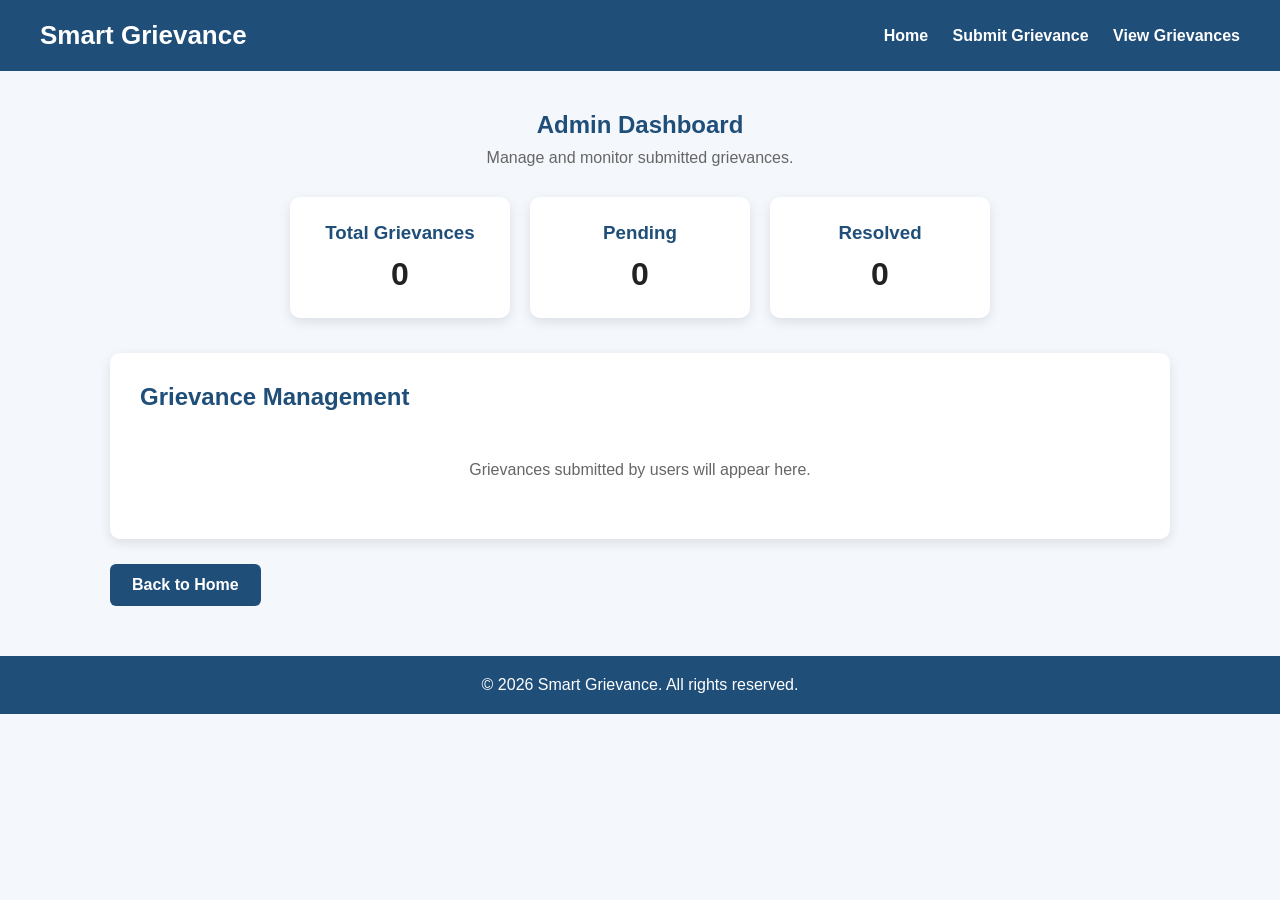
==== src/main/resources/static/admin.html @ 3a040d44 "Complete frontend pages" ====
<!DOCTYPE html>
<html lang="en">

<head>
    <meta charset="UTF-8">
    <meta name="viewport" content="width=device-width, initial-scale=1.0">

    <title>Admin Dashboard - Smart Grievance</title>

    <style>
        * {
            box-sizing: border-box;
            margin: 0;
            padding: 0;
            font-family: Arial, sans-serif;
        }

        body {
            min-height: 100vh;
            background: #f4f7fb;
            color: #222;
        }

        header {
            background: #1f4e79;
            color: white;
            padding: 20px 40px;
            display: flex;
            justify-content: space-between;
            align-items: center;
        }

        header h1 {
            font-size: 26px;
        }

        nav a {
            color: white;
            text-decoration: none;
            margin-left: 20px;
            font-weight: bold;
        }

        nav a:hover {
            text-decoration: underline;
        }

        .container {
            max-width: 1100px;
            margin: 40px auto;
            padding: 0 20px;
        }

        .welcome {
            text-align: center;
            margin-bottom: 30px;
        }

        .welcome h2 {
            color: #1f4e79;
            margin-bottom: 10px;
        }

        .welcome p {
            color: #666;
        }

        .stats {
            display: flex;
            justify-content: center;
            gap: 20px;
            flex-wrap: wrap;
            margin-bottom: 35px;
        }

        .card {
            background: white;
            width: 220px;
            padding: 25px;
            text-align: center;
            border-radius: 10px;
            box-shadow: 0 4px 12px rgba(0, 0, 0, 0.1);
        }

        .card h3 {
            color: #1f4e79;
            margin-bottom: 12px;
        }

        .number {
            font-size: 32px;
            font-weight: bold;
        }

        .grievances {
            background: white;
            padding: 30px;
            border-radius: 10px;
            box-shadow: 0 4px 12px rgba(0, 0, 0, 0.1);
        }

        .grievances h2 {
            color: #1f4e79;
            margin-bottom: 20px;
        }

        .message {
            text-align: center;
            color: #666;
            padding: 30px;
        }

        .back-btn {
            display: inline-block;
            margin-top: 25px;
            padding: 12px 22px;
            background: #1f4e79;
            color: white;
            text-decoration: none;
            border-radius: 6px;
            font-weight: bold;
        }

        .back-btn:hover {
            background: #163a5c;
        }

        footer {
            margin-top: 50px;
            padding: 20px;
            background: #1f4e79;
            color: white;
            text-align: center;
        }

        @media (max-width: 600px) {
            header {
                flex-direction: column;
                gap: 15px;
                padding: 20px;
            }

            nav a {
                margin: 0 7px;
                font-size: 14px;
            }

            .container {
                margin-top: 25px;
            }
        }
    </style>
</head>

<body>

    <header>

        <h1>Smart Grievance</h1>

        <nav>
            <a href="index.html">Home</a>
            <a href="submit.html">Submit Grievance</a>
            <a href="view-grievances.html">View Grievances</a>
        </nav>

    </header>


    <div class="container">

        <div class="welcome">

            <h2>Admin Dashboard</h2>

            <p>
                Manage and monitor submitted grievances.
            </p>

        </div>


        <div class="stats">

            <div class="card">

                <h3>Total Grievances</h3>

                <div class="number">0</div>

            </div>


            <div class="card">

                <h3>Pending</h3>

                <div class="number">0</div>

            </div>


            <div class="card">

                <h3>Resolved</h3>

                <div class="number">0</div>

            </div>

        </div>


        <div class="grievances">

            <h2>Grievance Management</h2>

            <div class="message">
                Grievances submitted by users will appear here.
            </div>

        </div>


        <a href="index.html" class="back-btn">
            Back to Home
        </a>

    </div>


    <footer>

        <p>&copy; 2026 Smart Grievance. All rights reserved.</p>

    </footer>

</body>

</html>
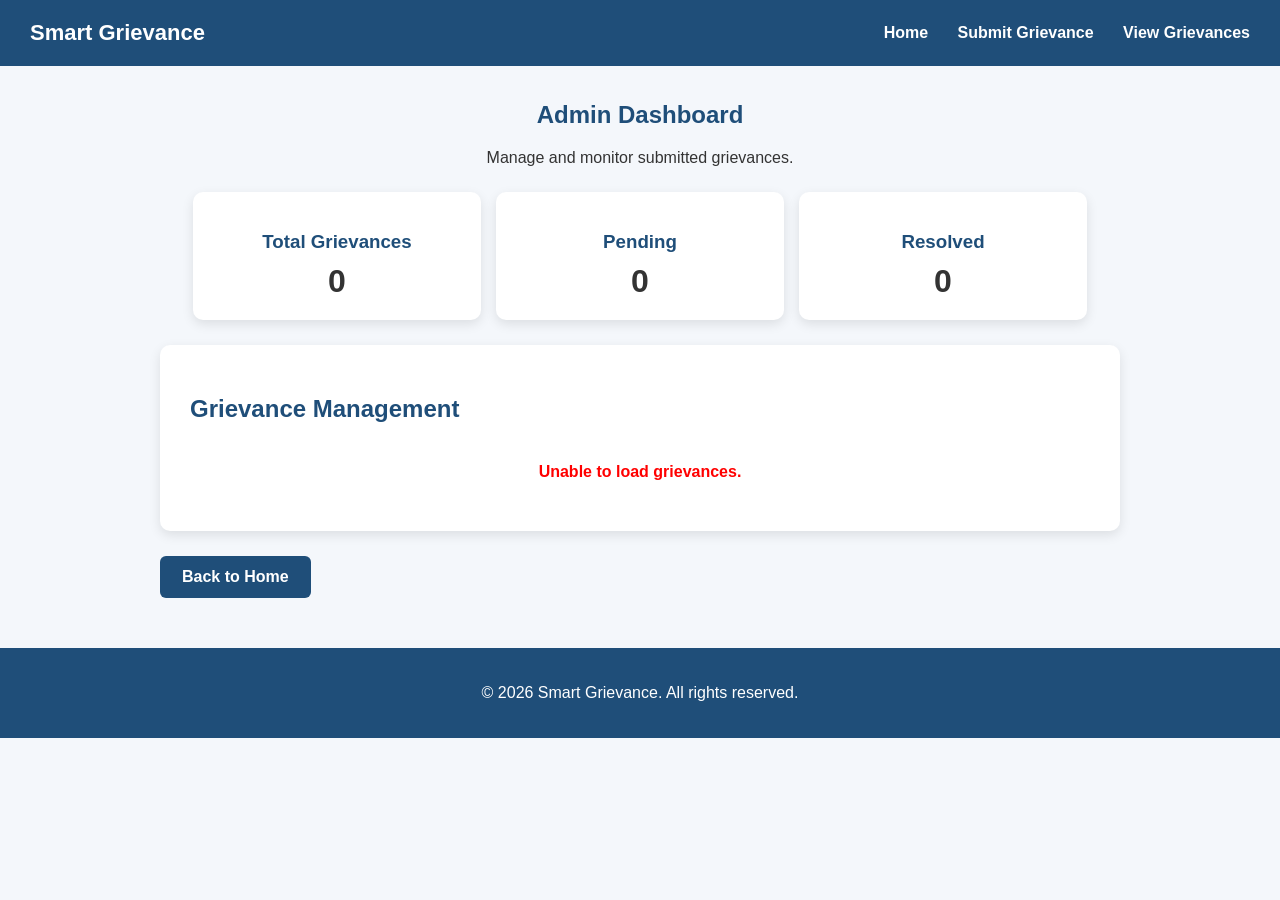
==== commit b6758063: "Merge frontend with database" ====
--- a/src/main/resources/static/admin.html
+++ b/src/main/resources/static/admin.html
@@ -10,34 +10,33 @@
     <style>
         * {
             box-sizing: border-box;
+        }
+
+        body {
             margin: 0;
-            padding: 0;
             font-family: Arial, sans-serif;
-        }
-
-        body {
-            min-height: 100vh;
             background: #f4f7fb;
-            color: #222;
+            color: #333;
         }
 
         header {
             background: #1f4e79;
             color: white;
-            padding: 20px 40px;
+            padding: 20px 30px;
             display: flex;
             justify-content: space-between;
             align-items: center;
         }
 
         header h1 {
-            font-size: 26px;
+            margin: 0;
+            font-size: 22px;
         }
 
         nav a {
             color: white;
             text-decoration: none;
-            margin-left: 20px;
+            margin-left: 25px;
             font-weight: bold;
         }
 
@@ -46,37 +45,31 @@
         }
 
         .container {
-            max-width: 1100px;
-            margin: 40px auto;
+            max-width: 1000px;
+            margin: 35px auto;
             padding: 0 20px;
         }
 
         .welcome {
             text-align: center;
-            margin-bottom: 30px;
+            margin-bottom: 25px;
         }
 
         .welcome h2 {
             color: #1f4e79;
-            margin-bottom: 10px;
-        }
-
-        .welcome p {
-            color: #666;
         }
 
         .stats {
             display: flex;
+            gap: 15px;
             justify-content: center;
-            gap: 20px;
-            flex-wrap: wrap;
-            margin-bottom: 35px;
+            margin-bottom: 25px;
         }
 
         .card {
             background: white;
-            width: 220px;
-            padding: 25px;
+            width: 30%;
+            padding: 20px;
             text-align: center;
             border-radius: 10px;
             box-shadow: 0 4px 12px rgba(0, 0, 0, 0.1);
@@ -84,7 +77,7 @@
 
         .card h3 {
             color: #1f4e79;
-            margin-bottom: 12px;
+            margin-bottom: 10px;
         }
 
         .number {
@@ -104,10 +97,64 @@
             margin-bottom: 20px;
         }
 
+        .grievance-card {
+            border: 1px solid #ddd;
+            border-radius: 8px;
+            padding: 18px;
+            margin-bottom: 15px;
+        }
+
+        .grievance-card h3 {
+            color: #1f4e79;
+            margin-top: 0;
+        }
+
+        .grievance-card p {
+            margin: 7px 0;
+        }
+
+        .status-control {
+            margin-top: 15px;
+            display: flex;
+            align-items: center;
+            gap: 10px;
+            flex-wrap: wrap;
+        }
+
+        .status-control select {
+            padding: 8px;
+            border: 1px solid #ccc;
+            border-radius: 5px;
+        }
+
+        .update-btn {
+            padding: 8px 15px;
+            background: #1f4e79;
+            color: white;
+            border: none;
+            border-radius: 5px;
+            cursor: pointer;
+            font-weight: bold;
+        }
+
+        .update-btn:hover {
+            background: #163a5c;
+        }
+
         .message {
             text-align: center;
             color: #666;
-            padding: 30px;
+            padding: 20px;
+        }
+
+        .success {
+            color: green;
+            font-weight: bold;
+        }
+
+        .error {
+            color: red;
+            font-weight: bold;
         }
 
         .back-btn {
@@ -137,7 +184,6 @@
             header {
                 flex-direction: column;
                 gap: 15px;
-                padding: 20px;
             }
 
             nav a {
@@ -145,8 +191,12 @@
                 font-size: 14px;
             }
 
-            .container {
-                margin-top: 25px;
+            .stats {
+                flex-direction: column;
+            }
+
+            .card {
+                width: 100%;
             }
         }
     </style>
@@ -166,7 +216,6 @@
 
     </header>
 
-
     <div class="container">
 
         <div class="welcome">
@@ -179,48 +228,36 @@
 
         </div>
 
-
         <div class="stats">
 
             <div class="card">
-
                 <h3>Total Grievances</h3>
-
-                <div class="number">0</div>
-
+                <div class="number" id="totalCount">0</div>
             </div>
 
-
             <div class="card">
-
                 <h3>Pending</h3>
-
-                <div class="number">0</div>
-
+                <div class="number" id="pendingCount">0</div>
             </div>
 
-
             <div class="card">
-
                 <h3>Resolved</h3>
-
-                <div class="number">0</div>
-
+                <div class="number" id="resolvedCount">0</div>
             </div>
 
         </div>
 
-
         <div class="grievances">
 
             <h2>Grievance Management</h2>
 
-            <div class="message">
-                Grievances submitted by users will appear here.
+            <div id="message" class="message">
+                Loading grievances...
             </div>
 
+            <div id="grievanceList"></div>
+
         </div>
-
 
         <a href="index.html" class="back-btn">
             Back to Home
@@ -228,13 +265,221 @@
 
     </div>
 
-
     <footer>
 
         <p>&copy; 2026 Smart Grievance. All rights reserved.</p>
 
     </footer>
 
+    <script>
+
+        let grievances = [];
+
+        // Load grievances from backend
+        function loadGrievances() {
+
+            fetch("/grievances")
+
+                .then(response => {
+
+                    if (!response.ok) {
+                        throw new Error("Failed to load grievances");
+                    }
+
+                    return response.json();
+                })
+
+                .then(data => {
+
+                    grievances = data;
+
+                    updateStatistics();
+
+                    displayGrievances();
+
+                })
+
+                .catch(error => {
+
+                    console.error(error);
+
+                    document.getElementById("message").textContent =
+                        "Unable to load grievances.";
+
+                    document.getElementById("message").className =
+                        "message error";
+
+                });
+        }
+
+
+        // Update dashboard numbers
+        function updateStatistics() {
+
+            const total = grievances.length;
+
+            const pending = grievances.filter(
+                g => g.status === "Pending"
+            ).length;
+
+            const resolved = grievances.filter(
+                g => g.status === "Resolved"
+            ).length;
+
+            document.getElementById("totalCount").textContent = total;
+
+            document.getElementById("pendingCount").textContent = pending;
+
+            document.getElementById("resolvedCount").textContent = resolved;
+        }
+
+
+        // Display grievances
+        function displayGrievances() {
+
+            const list = document.getElementById("grievanceList");
+
+            list.innerHTML = "";
+
+            document.getElementById("message").textContent = "";
+
+            if (grievances.length === 0) {
+
+                document.getElementById("message").textContent =
+                    "No grievances found.";
+
+                return;
+            }
+
+            grievances.forEach(g => {
+
+                const card = document.createElement("div");
+
+                card.className = "grievance-card";
+
+                card.innerHTML = `
+
+                    <h3>Grievance #${g.id}</h3>
+
+                    <p>
+                        <strong>Name:</strong>
+                        ${g.name || "N/A"}
+                    </p>
+
+                    <p>
+                        <strong>Email:</strong>
+                        ${g.email || "N/A"}
+                    </p>
+
+                    <p>
+                        <strong>Location:</strong>
+                        ${g.location || "N/A"}
+                    </p>
+
+                    <p>
+                        <strong>Grievance:</strong>
+                        ${g.grievance || "N/A"}
+                    </p>
+
+                    <p>
+                        <strong>Priority:</strong>
+                        ${g.priority || "N/A"}
+                    </p>
+
+                    <p>
+                        <strong>Status:</strong>
+                        ${g.status || "N/A"}
+                    </p>
+
+                    <p>
+                        <strong>Deadline:</strong>
+                        ${g.deadline || "N/A"}
+                    </p>
+
+                    <div class="status-control">
+
+                        <label>
+                            <strong>Change Status:</strong>
+                        </label>
+
+                        <select id="status-${g.id}">
+
+                            <option value="Pending"
+                                ${g.status === "Pending" ? "selected" : ""}>
+                                Pending
+                            </option>
+
+                            <option value="In Progress"
+                                ${g.status === "In Progress" ? "selected" : ""}>
+                                In Progress
+                            </option>
+
+                            <option value="Resolved"
+                                ${g.status === "Resolved" ? "selected" : ""}>
+                                Resolved
+                            </option>
+
+                        </select>
+
+                        <button
+                            class="update-btn"
+                            onclick="updateStatus(${g.id})">
+                            Update
+                        </button>
+
+                    </div>
+                `;
+
+                list.appendChild(card);
+            });
+        }
+
+
+        // Update grievance status
+        function updateStatus(id) {
+
+            const selectedStatus =
+                document.getElementById(`status-${id}`).value;
+
+            fetch(
+                `/grievances/${id}/status?status=${encodeURIComponent(selectedStatus)}`,
+                {
+                    method: "PUT"
+                }
+            )
+
+            .then(response => {
+
+                if (!response.ok) {
+                    throw new Error("Failed to update status");
+                }
+
+                return response.text();
+            })
+
+            .then(message => {
+
+                alert(message);
+
+                // Reload data from backend
+                loadGrievances();
+
+            })
+
+            .catch(error => {
+
+                console.error(error);
+
+                alert("Unable to update grievance status.");
+            });
+        }
+
+
+        // Load data when page opens
+        window.onload = loadGrievances;
+
+    </script>
+
 </body>
 
 </html>
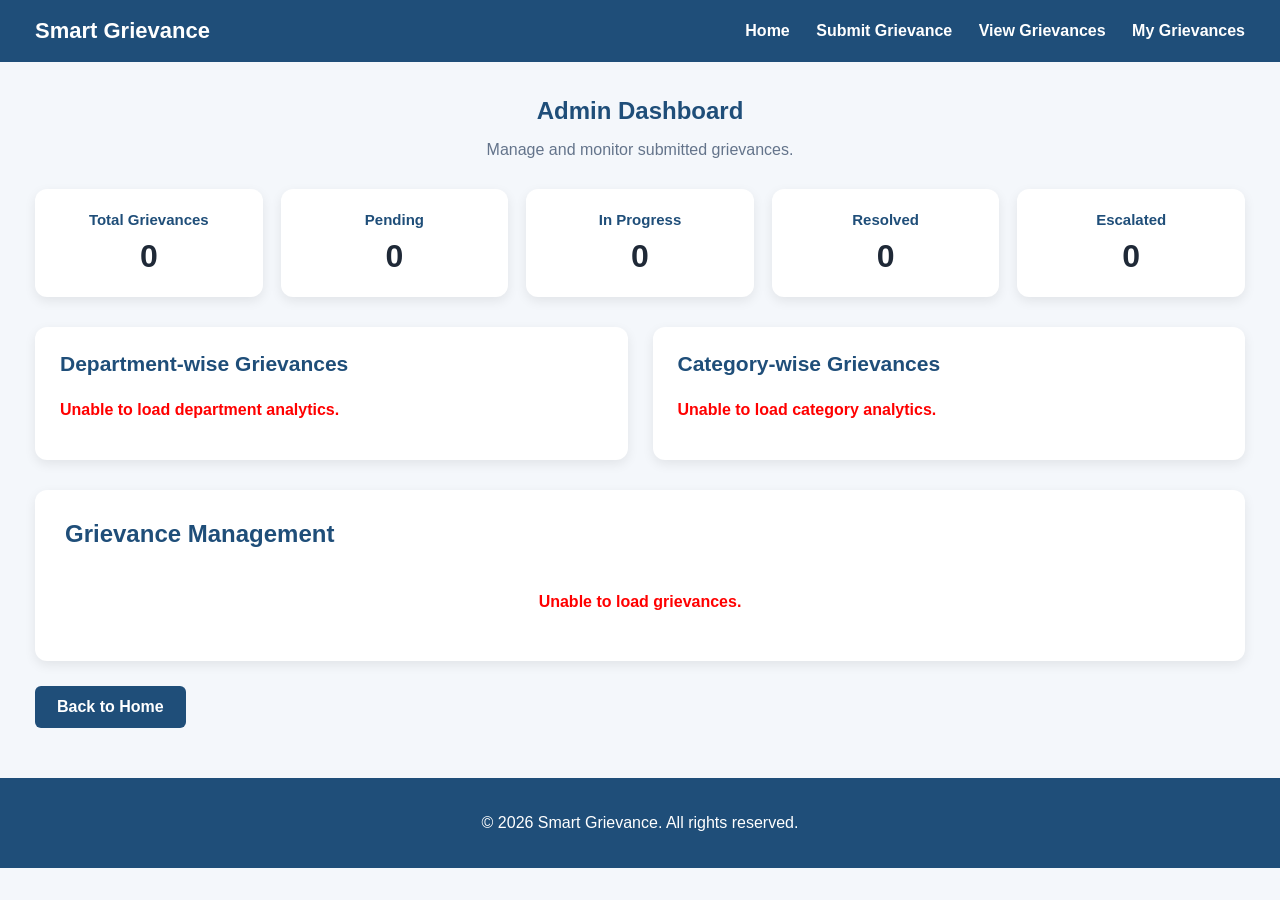
==== commit 6dbefe0b: "Merge admin analytics with grievance management" ====
--- a/src/main/resources/static/admin.html
+++ b/src/main/resources/static/admin.html
@@ -2,6 +2,7 @@
 <html lang="en">
 
 <head>
+
     <meta charset="UTF-8">
     <meta name="viewport" content="width=device-width, initial-scale=1.0">
 
@@ -11,124 +12,213 @@
         * {
             box-sizing: border-box;
         }
-
+        
         body {
             margin: 0;
             font-family: Arial, sans-serif;
             background: #f4f7fb;
-            color: #333;
-        }
-
+            color: #1f2937;
+        }
+        
         header {
             background: #1f4e79;
             color: white;
-            padding: 20px 30px;
+            padding: 18px 35px;
             display: flex;
             justify-content: space-between;
             align-items: center;
         }
-
+        
         header h1 {
             margin: 0;
             font-size: 22px;
         }
-
+        
         nav a {
             color: white;
             text-decoration: none;
-            margin-left: 25px;
+            margin-left: 22px;
             font-weight: bold;
         }
-
+        
         nav a:hover {
             text-decoration: underline;
         }
-
+        
         .container {
-            max-width: 1000px;
+            max-width: 1250px;
             margin: 35px auto;
             padding: 0 20px;
         }
-
+        
         .welcome {
             text-align: center;
-            margin-bottom: 25px;
-        }
-
+            margin-bottom: 30px;
+        }
+        
         .welcome h2 {
             color: #1f4e79;
-        }
-
+            margin-bottom: 8px;
+        }
+        
+        .welcome p {
+            color: #64748b;
+        }
+        /* ================= STATISTICS ================= */
+        
         .stats {
-            display: flex;
-            gap: 15px;
-            justify-content: center;
-            margin-bottom: 25px;
-        }
-
+            display: grid;
+            grid-template-columns: repeat(5, 1fr);
+            gap: 18px;
+            margin-bottom: 30px;
+        }
+        
         .card {
             background: white;
-            width: 30%;
-            padding: 20px;
+            padding: 22px;
             text-align: center;
-            border-radius: 10px;
-            box-shadow: 0 4px 12px rgba(0, 0, 0, 0.1);
-        }
-
+            border-radius: 12px;
+            box-shadow: 0 4px 12px rgba(0, 0, 0, 0.08);
+        }
+        
         .card h3 {
             color: #1f4e79;
-            margin-bottom: 10px;
-        }
-
+            margin: 0 0 10px;
+            font-size: 15px;
+        }
+        
         .number {
             font-size: 32px;
             font-weight: bold;
         }
-
+        /* ================= ANALYTICS ================= */
+        
+        .analytics-grid {
+            display: grid;
+            grid-template-columns: repeat(2, 1fr);
+            gap: 25px;
+            margin-bottom: 30px;
+        }
+        
+        .analytics-card {
+            background: white;
+            padding: 25px;
+            border-radius: 12px;
+            box-shadow: 0 4px 12px rgba(0, 0, 0, 0.08);
+        }
+        
+        .analytics-card h2 {
+            color: #1f4e79;
+            margin-top: 0;
+            margin-bottom: 25px;
+            font-size: 21px;
+        }
+        
+        .bar-item {
+            margin-bottom: 20px;
+        }
+        
+        .bar-header {
+            display: flex;
+            justify-content: space-between;
+            gap: 15px;
+            margin-bottom: 7px;
+            font-size: 14px;
+        }
+        
+        .bar-label {
+            font-weight: bold;
+        }
+        
+        .bar-count {
+            font-weight: bold;
+            color: #64748b;
+        }
+        
+        .bar-background {
+            width: 100%;
+            height: 12px;
+            background: #e2e8f0;
+            border-radius: 20px;
+            overflow: hidden;
+        }
+        
+        .bar-fill {
+            height: 100%;
+            background: #2563eb;
+            border-radius: 20px;
+            transition: width 0.5s ease;
+        }
+        /* ================= MANAGEMENT ================= */
+        
         .grievances {
             background: white;
             padding: 30px;
-            border-radius: 10px;
-            box-shadow: 0 4px 12px rgba(0, 0, 0, 0.1);
-        }
-
+            border-radius: 12px;
+            box-shadow: 0 4px 12px rgba(0, 0, 0, 0.08);
+        }
+        
         .grievances h2 {
             color: #1f4e79;
-            margin-bottom: 20px;
-        }
-
+            margin-top: 0;
+            margin-bottom: 25px;
+        }
+        
         .grievance-card {
             border: 1px solid #ddd;
-            border-radius: 8px;
-            padding: 18px;
-            margin-bottom: 15px;
-        }
-
+            border-radius: 10px;
+            padding: 20px;
+            margin-bottom: 18px;
+        }
+        
         .grievance-card h3 {
             color: #1f4e79;
             margin-top: 0;
         }
-
+        
         .grievance-card p {
             margin: 7px 0;
         }
-
+        
+        .details-grid {
+            display: grid;
+            grid-template-columns: repeat(2, 1fr);
+            gap: 10px;
+            margin-top: 15px;
+        }
+        
+        .detail {
+            background: #f8fafc;
+            padding: 10px;
+            border-radius: 7px;
+        }
+        
+        .detail-label {
+            color: #64748b;
+            font-size: 12px;
+            margin-bottom: 4px;
+        }
+        
+        .detail-value {
+            font-weight: bold;
+        }
+        
         .status-control {
-            margin-top: 15px;
+            margin-top: 18px;
             display: flex;
             align-items: center;
             gap: 10px;
             flex-wrap: wrap;
         }
-
+        
         .status-control select {
-            padding: 8px;
+            padding: 9px;
             border: 1px solid #ccc;
             border-radius: 5px;
         }
-
+        
         .update-btn {
-            padding: 8px 15px;
+            padding: 9px 16px;
             background: #1f4e79;
             color: white;
             border: none;
@@ -136,27 +226,28 @@
             cursor: pointer;
             font-weight: bold;
         }
-
+        
         .update-btn:hover {
             background: #163a5c;
         }
-
+        /* ================= MESSAGES ================= */
+        
         .message {
             text-align: center;
             color: #666;
             padding: 20px;
         }
-
+        
+        .error {
+            color: red;
+            font-weight: bold;
+        }
+        
         .success {
             color: green;
             font-weight: bold;
         }
-
-        .error {
-            color: red;
-            font-weight: bold;
-        }
-
+        
         .back-btn {
             display: inline-block;
             margin-top: 25px;
@@ -167,11 +258,11 @@
             border-radius: 6px;
             font-weight: bold;
         }
-
+        
         .back-btn:hover {
             background: #163a5c;
         }
-
+        
         footer {
             margin-top: 50px;
             padding: 20px;
@@ -179,48 +270,88 @@
             color: white;
             text-align: center;
         }
-
-        @media (max-width: 600px) {
+        /* ================= RESPONSIVE ================= */
+        
+        @media (max-width: 1000px) {
+            .stats {
+                grid-template-columns: repeat(3, 1fr);
+            }
+            .analytics-grid {
+                grid-template-columns: 1fr;
+            }
+        }
+        
+        @media (max-width: 700px) {
             header {
                 flex-direction: column;
                 gap: 15px;
+                align-items: flex-start;
             }
-
             nav a {
-                margin: 0 7px;
+                margin-left: 0;
+                margin-right: 15px;
                 font-size: 14px;
             }
-
             .stats {
-                flex-direction: column;
+                grid-template-columns: repeat(2, 1fr);
             }
-
-            .card {
-                width: 100%;
+            .details-grid {
+                grid-template-columns: 1fr;
             }
         }
+        
+        @media (max-width: 450px) {
+            .stats {
+                grid-template-columns: 1fr;
+            }
+        }
     </style>
+
 </head>
 
+
 <body>
 
+
     <header>
 
-        <h1>Smart Grievance</h1>
+        <h1>
+            Smart Grievance
+        </h1>
 
         <nav>
-            <a href="index.html">Home</a>
-            <a href="submit.html">Submit Grievance</a>
-            <a href="view-grievances.html">View Grievances</a>
+
+            <a href="index.html">
+            Home
+        </a>
+
+            <a href="submit.html">
+            Submit Grievance
+        </a>
+
+            <a href="view-grievances.html">
+            View Grievances
+        </a>
+
+            <a href="my-grievances.html">
+            My Grievances
+        </a>
+
         </nav>
 
     </header>
 
+
     <div class="container">
 
+
+        <!-- ================= TITLE ================= -->
+
         <div class="welcome">
 
-            <h2>Admin Dashboard</h2>
+            <h2>
+                Admin Dashboard
+            </h2>
 
             <p>
                 Manage and monitor submitted grievances.
@@ -228,258 +359,743 @@
 
         </div>
 
+
+        <!-- ================= STATISTICS ================= -->
+
         <div class="stats">
 
+
             <div class="card">
-                <h3>Total Grievances</h3>
-                <div class="number" id="totalCount">0</div>
+
+                <h3>
+                    Total Grievances
+                </h3>
+
+                <div class="number" id="totalCount">
+
+                    0
+
+                </div>
+
             </div>
 
+
             <div class="card">
-                <h3>Pending</h3>
-                <div class="number" id="pendingCount">0</div>
+
+                <h3>
+                    Pending
+                </h3>
+
+                <div class="number" id="pendingCount">
+
+                    0
+
+                </div>
+
             </div>
 
+
             <div class="card">
-                <h3>Resolved</h3>
-                <div class="number" id="resolvedCount">0</div>
+
+                <h3>
+                    In Progress
+                </h3>
+
+                <div class="number" id="inProgressCount">
+
+                    0
+
+                </div>
+
             </div>
 
+
+            <div class="card">
+
+                <h3>
+                    Resolved
+                </h3>
+
+                <div class="number" id="resolvedCount">
+
+                    0
+
+                </div>
+
+            </div>
+
+
+            <div class="card">
+
+                <h3>
+                    Escalated
+                </h3>
+
+                <div class="number" id="escalatedCount">
+
+                    0
+
+                </div>
+
+            </div>
+
+
         </div>
 
+
+        <!-- ================= ANALYTICS ================= -->
+
+        <div class="analytics-grid">
+
+
+            <!-- DEPARTMENT -->
+
+            <div class="analytics-card">
+
+                <h2>
+                    Department-wise Grievances
+                </h2>
+
+                <div id="departmentAnalytics">
+
+                    Loading...
+
+                </div>
+
+            </div>
+
+
+            <!-- CATEGORY -->
+
+            <div class="analytics-card">
+
+                <h2>
+                    Category-wise Grievances
+                </h2>
+
+                <div id="categoryAnalytics">
+
+                    Loading...
+
+                </div>
+
+            </div>
+
+
+        </div>
+
+
+        <!-- ================= MANAGEMENT ================= -->
+
         <div class="grievances">
 
-            <h2>Grievance Management</h2>
+
+            <h2>
+                Grievance Management
+            </h2>
+
 
             <div id="message" class="message">
+
                 Loading grievances...
+
             </div>
 
-            <div id="grievanceList"></div>
+
+            <div id="grievanceList">
+
+            </div>
+
 
         </div>
 
+
         <a href="index.html" class="back-btn">
-            Back to Home
-        </a>
+
+        Back to Home
+
+    </a>
+
 
     </div>
 
+
     <footer>
 
-        <p>&copy; 2026 Smart Grievance. All rights reserved.</p>
+        <p>
+            &copy; 2026 Smart Grievance. All rights reserved.
+        </p>
 
     </footer>
 
+
     <script>
-
         let grievances = [];
 
-        // Load grievances from backend
-        function loadGrievances() {
-
-            fetch("/grievances")
-
-                .then(response => {
-
-                    if (!response.ok) {
-                        throw new Error("Failed to load grievances");
-                    }
-
-                    return response.json();
-                })
-
-                .then(data => {
-
-                    grievances = data;
-
-                    updateStatistics();
-
-                    displayGrievances();
-
-                })
-
-                .catch(error => {
-
-                    console.error(error);
-
-                    document.getElementById("message").textContent =
-                        "Unable to load grievances.";
-
-                    document.getElementById("message").className =
-                        "message error";
-
-                });
-        }
-
-
-        // Update dashboard numbers
-        function updateStatistics() {
-
-            const total = grievances.length;
-
-            const pending = grievances.filter(
-                g => g.status === "Pending"
-            ).length;
-
-            const resolved = grievances.filter(
-                g => g.status === "Resolved"
-            ).length;
-
-            document.getElementById("totalCount").textContent = total;
-
-            document.getElementById("pendingCount").textContent = pending;
-
-            document.getElementById("resolvedCount").textContent = resolved;
-        }
-
-
-        // Display grievances
-        function displayGrievances() {
-
-            const list = document.getElementById("grievanceList");
-
-            list.innerHTML = "";
-
-            document.getElementById("message").textContent = "";
-
-            if (grievances.length === 0) {
-
-                document.getElementById("message").textContent =
-                    "No grievances found.";
+
+        /* =====================================================
+           LOAD ANALYTICS
+           ===================================================== */
+
+        function loadAnalytics() {
+
+
+            fetch("/admin/stats")
+
+            .then(response => {
+
+                if (!response.ok) {
+
+                    throw new Error(
+                        "Failed to load dashboard statistics"
+                    );
+
+                }
+
+                return response.json();
+
+            })
+
+
+            .then(stats => {
+
+
+                document.getElementById(
+                        "totalCount"
+                    ).textContent =
+                    stats.total;
+
+
+                document.getElementById(
+                        "pendingCount"
+                    ).textContent =
+                    stats.pending;
+
+
+                document.getElementById(
+                        "inProgressCount"
+                    ).textContent =
+                    stats.inProgress;
+
+
+                document.getElementById(
+                        "resolvedCount"
+                    ).textContent =
+                    stats.resolved;
+
+
+                document.getElementById(
+                        "escalatedCount"
+                    ).textContent =
+                    stats.escalated;
+
+
+                displayAnalytics(
+                    "departmentAnalytics",
+                    stats.departmentCounts
+                );
+
+
+                displayAnalytics(
+                    "categoryAnalytics",
+                    stats.categoryCounts
+                );
+
+            })
+
+
+            .catch(error => {
+
+                console.error(error);
+
+
+                document.getElementById(
+                        "departmentAnalytics"
+                    ).innerHTML =
+                    "<p class='error'>Unable to load department analytics.</p>";
+
+
+                document.getElementById(
+                        "categoryAnalytics"
+                    ).innerHTML =
+                    "<p class='error'>Unable to load category analytics.</p>";
+
+            });
+
+        }
+
+
+        /* =====================================================
+           DISPLAY ANALYTICS
+           ===================================================== */
+
+        function displayAnalytics(
+            elementId,
+            data
+        ) {
+
+
+            const container =
+                document.getElementById(
+                    elementId
+                );
+
+
+            if (!data ||
+                Object.keys(data).length === 0) {
+
+                container.innerHTML =
+                    "<p>No analytics data available.</p>";
 
                 return;
             }
 
+
+            const values =
+                Object.values(data);
+
+
+            const maxValue =
+                Math.max(
+                    ...values,
+                    1
+                );
+
+
+            container.innerHTML =
+                Object.entries(data)
+
+            .map(
+                ([label, count]) => {
+
+
+                    const percentage =
+                        (
+                            count /
+                            maxValue
+                        ) * 100;
+
+
+                    return `
+
+                            <div class="bar-item">
+
+                                <div class="bar-header">
+
+                                    <span class="bar-label">
+                                        ${label}
+                                    </span>
+
+                                    <span class="bar-count">
+                                        ${count}
+                                    </span>
+
+                                </div>
+
+                                <div class="bar-background">
+
+                                    <div
+                                        class="bar-fill"
+                                        style="width:${percentage}%">
+
+                                    </div>
+
+                                </div>
+
+                            </div>
+
+                        `;
+
+                }
+            )
+
+            .join("");
+
+        }
+
+
+        /* =====================================================
+           LOAD GRIEVANCES
+           ===================================================== */
+
+        function loadGrievances() {
+
+
+            fetch("/grievances")
+
+
+            .then(response => {
+
+                if (!response.ok) {
+
+                    throw new Error(
+                        "Failed to load grievances"
+                    );
+
+                }
+
+                return response.json();
+
+            })
+
+
+            .then(data => {
+
+                grievances = data;
+
+                displayGrievances();
+
+            })
+
+
+            .catch(error => {
+
+                console.error(error);
+
+
+                document.getElementById(
+                        "message"
+                    ).textContent =
+                    "Unable to load grievances.";
+
+
+                document.getElementById(
+                        "message"
+                    ).className =
+                    "message error";
+
+            });
+
+        }
+
+
+        /* =====================================================
+           DISPLAY GRIEVANCES
+           ===================================================== */
+
+        function displayGrievances() {
+
+
+            const list =
+                document.getElementById(
+                    "grievanceList"
+                );
+
+
+            list.innerHTML = "";
+
+
+            document.getElementById(
+                "message"
+            ).textContent = "";
+
+
+            if (grievances.length === 0) {
+
+                document.getElementById(
+                        "message"
+                    ).textContent =
+                    "No grievances found.";
+
+                return;
+            }
+
+
             grievances.forEach(g => {
 
-                const card = document.createElement("div");
-
-                card.className = "grievance-card";
+
+                const card =
+                    document.createElement(
+                        "div"
+                    );
+
+
+                card.className =
+                    "grievance-card";
+
 
                 card.innerHTML = `
 
-                    <h3>Grievance #${g.id}</h3>
-
-                    <p>
-                        <strong>Name:</strong>
-                        ${g.name || "N/A"}
-                    </p>
-
-                    <p>
-                        <strong>Email:</strong>
-                        ${g.email || "N/A"}
-                    </p>
-
-                    <p>
-                        <strong>Location:</strong>
-                        ${g.location || "N/A"}
-                    </p>
-
-                    <p>
-                        <strong>Grievance:</strong>
-                        ${g.grievance || "N/A"}
-                    </p>
-
-                    <p>
-                        <strong>Priority:</strong>
-                        ${g.priority || "N/A"}
-                    </p>
-
-                    <p>
-                        <strong>Status:</strong>
-                        ${g.status || "N/A"}
-                    </p>
-
-                    <p>
-                        <strong>Deadline:</strong>
-                        ${g.deadline || "N/A"}
-                    </p>
-
-                    <div class="status-control">
-
-                        <label>
-                            <strong>Change Status:</strong>
-                        </label>
-
-                        <select id="status-${g.id}">
-
-                            <option value="Pending"
-                                ${g.status === "Pending" ? "selected" : ""}>
-                                Pending
-                            </option>
-
-                            <option value="In Progress"
-                                ${g.status === "In Progress" ? "selected" : ""}>
-                                In Progress
-                            </option>
-
-                            <option value="Resolved"
-                                ${g.status === "Resolved" ? "selected" : ""}>
-                                Resolved
-                            </option>
-
-                        </select>
-
-                        <button
-                            class="update-btn"
-                            onclick="updateStatus(${g.id})">
-                            Update
-                        </button>
+                <h3>
+                    Grievance #${g.id}
+                </h3>
+
+
+                <p>
+                    <strong>Name:</strong>
+                    ${g.name || "N/A"}
+                </p>
+
+
+                <p>
+                    <strong>Email:</strong>
+                    ${g.email || "N/A"}
+                </p>
+
+
+                <p>
+                    <strong>Location:</strong>
+                    ${g.location || "N/A"}
+                </p>
+
+
+                <p>
+                    <strong>Grievance:</strong>
+                    ${g.grievance || "N/A"}
+                </p>
+
+
+                <div class="details-grid">
+
+
+                    <div class="detail">
+
+                        <div class="detail-label">
+                            Category
+                        </div>
+
+                        <div class="detail-value">
+                            ${g.category || "Unclassified"}
+                        </div>
 
                     </div>
-                `;
+
+
+                    <div class="detail">
+
+                        <div class="detail-label">
+                            Priority
+                        </div>
+
+                        <div class="detail-value">
+                            ${g.priority || "N/A"}
+                        </div>
+
+                    </div>
+
+
+                    <div class="detail">
+
+                        <div class="detail-label">
+                            Department
+                        </div>
+
+                        <div class="detail-value">
+                            ${g.department || "Unassigned"}
+                        </div>
+
+                    </div>
+
+
+                    <div class="detail">
+
+                        <div class="detail-label">
+                            Status
+                        </div>
+
+                        <div class="detail-value">
+                            ${g.status || "N/A"}
+                        </div>
+
+                    </div>
+
+
+                    <div class="detail">
+
+                        <div class="detail-label">
+                            SLA
+                        </div>
+
+                        <div class="detail-value">
+                            ${g.slaHours || "-"} hours
+                        </div>
+
+                    </div>
+
+
+                    <div class="detail">
+
+                        <div class="detail-label">
+                            Escalation
+                        </div>
+
+                        <div class="detail-value">
+                            ${g.escalationStatus || "Not Escalated"}
+                        </div>
+
+                    </div>
+
+
+                    <div class="detail">
+
+                        <div class="detail-label">
+                            Deadline
+                        </div>
+
+                        <div class="detail-value">
+                            ${g.deadline || "N/A"}
+                        </div>
+
+                    </div>
+
+
+                </div>
+
+
+                <div class="status-control">
+
+
+                    <label>
+
+                        <strong>
+                            Change Status:
+                        </strong>
+
+                    </label>
+
+
+                    <select
+                        id="status-${g.id}">
+
+
+                        <option
+                            value="Pending"
+                            ${g.status === "Pending"
+                                ? "selected"
+                                : ""}>
+
+                            Pending
+
+                        </option>
+
+
+                        <option
+                            value="In Progress"
+                            ${g.status === "In Progress"
+                                ? "selected"
+                                : ""}>
+
+                            In Progress
+
+                        </option>
+
+
+                        <option
+                            value="Resolved"
+                            ${g.status === "Resolved"
+                                ? "selected"
+                                : ""}>
+
+                            Resolved
+
+                        </option>
+
+
+                    </select>
+
+
+                    <button
+                        class="update-btn"
+                        onclick="updateStatus(${g.id})">
+
+                        Update
+
+                    </button>
+
+
+                </div>
+
+            `;
+
 
                 list.appendChild(card);
+
             });
-        }
-
-
-        // Update grievance status
+
+        }
+
+
+        /* =====================================================
+           UPDATE STATUS
+           ===================================================== */
+
         function updateStatus(id) {
 
+
             const selectedStatus =
-                document.getElementById(`status-${id}`).value;
+                document.getElementById(
+                    `status-${id}`
+                ).value;
+
 
             fetch(
-                `/grievances/${id}/status?status=${encodeURIComponent(selectedStatus)}`,
-                {
+                `/grievances/${id}/status?status=` +
+                encodeURIComponent(
+                    selectedStatus
+                ), {
                     method: "PUT"
                 }
             )
 
+
             .then(response => {
 
                 if (!response.ok) {
-                    throw new Error("Failed to update status");
+
+                    throw new Error(
+                        "Failed to update status"
+                    );
+
                 }
 
                 return response.text();
+
             })
 
+
             .then(message => {
 
                 alert(message);
 
-                // Reload data from backend
+                /*
+                 * Reload both management
+                 * data and analytics.
+                 */
+
                 loadGrievances();
 
+                loadAnalytics();
+
             })
 
+
             .catch(error => {
 
                 console.error(error);
 
-                alert("Unable to update grievance status.");
+                alert(
+                    "Unable to update grievance status."
+                );
+
             });
-        }
-
-
-        // Load data when page opens
-        window.onload = loadGrievances;
-
+
+        }
+
+
+        /* =====================================================
+           INITIAL LOAD
+           ===================================================== */
+
+        window.onload = function() {
+
+            loadAnalytics();
+
+            loadGrievances();
+
+        };
     </script>
 
+
 </body>
 
 </html>
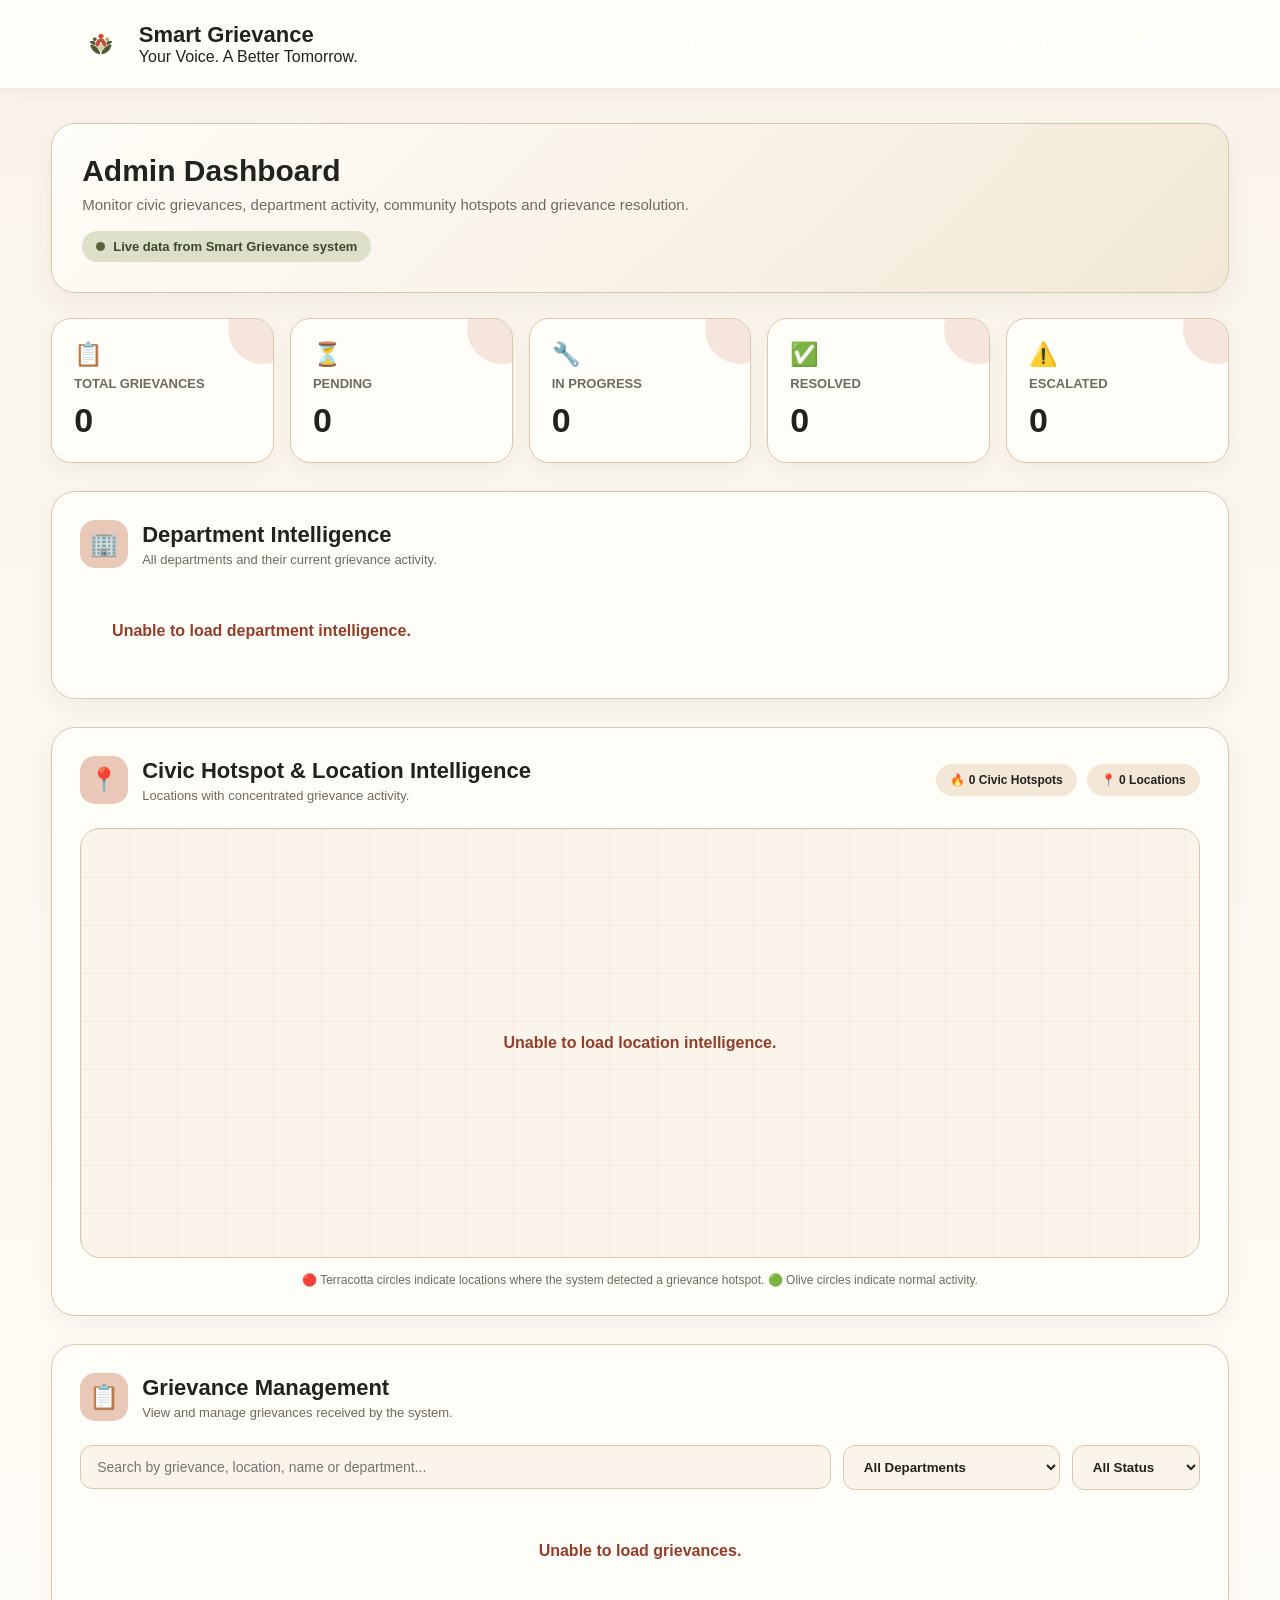
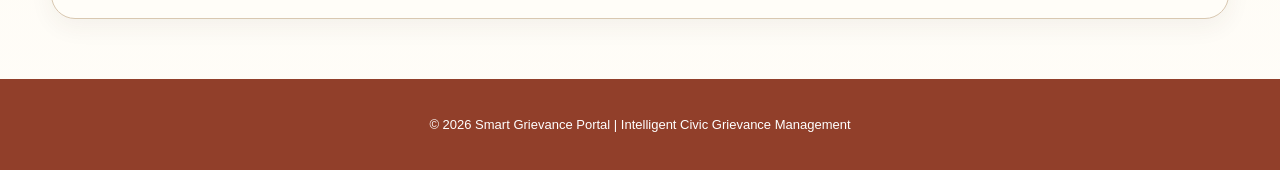
==== commit 16a633f2: "Backup admin dashboard changes" ====
--- a/src/main/resources/static/admin.html
+++ b/src/main/resources/static/admin.html
@@ -4,550 +4,1299 @@
 <head>
 
     <meta charset="UTF-8">
+
     <meta name="viewport" content="width=device-width, initial-scale=1.0">
 
-    <title>Admin Dashboard - Smart Grievance</title>
+    <title>Admin Dashboard | Smart Grievance</title>
+
 
     <style>
+        /* =====================================================
+           SMART GRIEVANCE ADMIN THEME
+           SAME TERRACOTTA + OLIVE + BEIGE COLOURS
+           ===================================================== */
+        
+         :root {
+            --terracotta: #B65335;
+            --terracotta-dark: #913F2A;
+            --terracotta-light: #E9C8B8;
+            --olive: #59613D;
+            --olive-dark: #3F472B;
+            --olive-light: #DCE0C9;
+            --beige: #F3E8D7;
+            --beige-light: #FAF4EA;
+            --cream: #FFFDF8;
+            --dark: #20231D;
+            --text: #34362F;
+            --muted: #6E6A60;
+            --border: #D9C8B1;
+        }
+        
         * {
             box-sizing: border-box;
         }
         
         body {
             margin: 0;
-            font-family: Arial, sans-serif;
-            background: #f4f7fb;
-            color: #1f2937;
-        }
+            font-family: Arial, Helvetica, sans-serif;
+            background: linear-gradient( 180deg, var(--beige-light), var(--cream));
+            color: var(--text);
+        }
+        /* =====================================================
+           HEADER
+           ===================================================== */
         
         header {
-            background: #1f4e79;
-            color: white;
-            padding: 18px 35px;
+            background: var(--cream);
+            color: var(--dark);
+            padding: 20px 6%;
+            min-height: 82px;
             display: flex;
             justify-content: space-between;
             align-items: center;
-        }
-        
-        header h1 {
+            position: sticky;
+            top: 0;
+            z-index: 1000;
+            box-shadow: 0 3px 14px rgba(72, 55, 38, 0.08);
+        }
+        
+        .brand {
+            display: flex;
+            align-items: center;
+            gap: 14px;
+        }
+        
+        .brand-icon {
+            width: 48px;
+            height: 48px;
+            border-radius: 15px;
+            background: rgba(255, 255, 255, 0.18);
+            display: flex;
+            align-items: center;
+            justify-content: center;
+            font-size: 26px;
+        }
+        
+        .brand-icon img {
+            width: 32px;
+            height: 32px;
+            object-fit: contain;
+        }
+        
+        .brand-title {
+            font-size: 22px;
+            font-weight: 800;
             margin: 0;
-            font-size: 22px;
+        }
+        
+        .brand-subtitle {
+            font-size: 12px;
+            margin-top: 3px;
+            opacity: 0.85;
+            letter-spacing: 0.5px;
+        }
+        
+        nav {
+            display: flex;
+            gap: 25px;
         }
         
         nav a {
             color: white;
             text-decoration: none;
-            margin-left: 22px;
-            font-weight: bold;
+            font-weight: 700;
+            font-size: 14px;
         }
         
         nav a:hover {
-            text-decoration: underline;
-        }
+            opacity: 0.75;
+        }
+        /* =====================================================
+           MAIN CONTAINER
+           ===================================================== */
         
         .container {
-            max-width: 1250px;
-            margin: 35px auto;
-            padding: 0 20px;
-        }
-        
-        .welcome {
-            text-align: center;
-            margin-bottom: 30px;
-        }
-        
-        .welcome h2 {
-            color: #1f4e79;
-            margin-bottom: 8px;
-        }
-        
-        .welcome p {
-            color: #64748b;
-        }
-        /* ================= STATISTICS ================= */
-        
-        .stats {
+            width: 92%;
+            max-width: 1450px;
+            margin: 35px auto 60px;
+        }
+        /* =====================================================
+           PAGE INTRO
+           ===================================================== */
+        
+        .hero {
+            background: linear-gradient( 135deg, var(--cream), var(--beige));
+            border: 1px solid var(--border);
+            border-radius: 24px;
+            padding: 30px;
+            margin-bottom: 25px;
+            box-shadow: 0 8px 25px rgba(72, 55, 38, 0.07);
+        }
+        
+        .hero h1 {
+            margin: 0 0 8px;
+            color: var(--dark);
+            font-size: 30px;
+        }
+        
+        .hero p {
+            margin: 0;
+            color: var(--muted);
+            font-size: 15px;
+        }
+        
+        .live-status {
+            margin-top: 18px;
+            display: inline-flex;
+            align-items: center;
+            gap: 8px;
+            padding: 8px 14px;
+            border-radius: 20px;
+            background: var(--olive-light);
+            color: var(--olive-dark);
+            font-size: 13px;
+            font-weight: 700;
+        }
+        
+        .live-dot {
+            width: 9px;
+            height: 9px;
+            border-radius: 50%;
+            background: var(--olive);
+        }
+        /* =====================================================
+           STATISTICS
+           ===================================================== */
+        
+        .stats-grid {
             display: grid;
             grid-template-columns: repeat(5, 1fr);
-            gap: 18px;
-            margin-bottom: 30px;
-        }
-        
-        .card {
-            background: white;
+            gap: 16px;
+            margin-bottom: 28px;
+        }
+        
+        .stat-card {
+            background: var(--cream);
+            border: 1px solid var(--border);
+            border-radius: 20px;
             padding: 22px;
-            text-align: center;
-            border-radius: 12px;
-            box-shadow: 0 4px 12px rgba(0, 0, 0, 0.08);
-        }
-        
-        .card h3 {
-            color: #1f4e79;
-            margin: 0 0 10px;
-            font-size: 15px;
-        }
-        
-        .number {
-            font-size: 32px;
-            font-weight: bold;
-        }
-        /* ================= ANALYTICS ================= */
-        
-        .analytics-grid {
-            display: grid;
-            grid-template-columns: repeat(2, 1fr);
-            gap: 25px;
-            margin-bottom: 30px;
-        }
-        
-        .analytics-card {
-            background: white;
-            padding: 25px;
-            border-radius: 12px;
-            box-shadow: 0 4px 12px rgba(0, 0, 0, 0.08);
-        }
-        
-        .analytics-card h2 {
-            color: #1f4e79;
-            margin-top: 0;
-            margin-bottom: 25px;
-            font-size: 21px;
-        }
-        
-        .bar-item {
-            margin-bottom: 20px;
-        }
-        
-        .bar-header {
+            box-shadow: 0 6px 18px rgba(72, 55, 38, 0.06);
+            position: relative;
+            overflow: hidden;
+        }
+        
+        .stat-card::after {
+            content: "";
+            position: absolute;
+            width: 70px;
+            height: 70px;
+            border-radius: 50%;
+            right: -25px;
+            top: -25px;
+            background: var(--terracotta-light);
+            opacity: 0.45;
+        }
+        
+        .stat-label {
+            font-size: 13px;
+            color: var(--muted);
+            font-weight: 700;
+            margin-bottom: 10px;
+        }
+        
+        .stat-number {
+            font-size: 34px;
+            font-weight: 900;
+            color: var(--dark);
+        }
+        
+        .stat-icon {
+            font-size: 23px;
+            margin-bottom: 8px;
+        }
+        /* =====================================================
+           COMMON SECTION
+           ===================================================== */
+        
+        .section {
+            background: var(--cream);
+            border: 1px solid var(--border);
+            border-radius: 24px;
+            padding: 28px;
+            margin-bottom: 28px;
+            box-shadow: 0 8px 25px rgba(72, 55, 38, 0.06);
+        }
+        
+        .section-heading {
             display: flex;
             justify-content: space-between;
+            align-items: center;
+            gap: 20px;
+            margin-bottom: 24px;
+        }
+        
+        .heading-left {
+            display: flex;
+            align-items: center;
+            gap: 14px;
+        }
+        
+        .heading-icon {
+            width: 48px;
+            height: 48px;
+            border-radius: 15px;
+            background: var(--terracotta-light);
+            display: flex;
+            align-items: center;
+            justify-content: center;
+            font-size: 24px;
+        }
+        
+        .section h2 {
+            margin: 0;
+            color: var(--dark);
+            font-size: 22px;
+        }
+        
+        .section-description {
+            margin: 4px 0 0;
+            color: var(--muted);
+            font-size: 13px;
+        }
+        /* =====================================================
+           DEPARTMENT INTELLIGENCE
+           ===================================================== */
+        
+        .department-grid {
+            display: grid;
+            grid-template-columns: repeat(3, 1fr);
+            gap: 16px;
+        }
+        
+        .department-card {
+            border: 1px solid var(--border);
+            border-radius: 18px;
+            padding: 19px;
+            background: linear-gradient( 145deg, #fffdf8, #f7eddf);
+            transition: transform 0.2s ease, box-shadow 0.2s ease;
+        }
+        
+        .department-card:hover {
+            transform: translateY(-3px);
+            box-shadow: 0 10px 25px rgba(72, 55, 38, 0.10);
+        }
+        
+        .department-top {
+            display: flex;
+            align-items: center;
+            justify-content: space-between;
+            gap: 12px;
+        }
+        
+        .department-name-wrap {
+            display: flex;
+            align-items: center;
+            gap: 10px;
+        }
+        
+        .department-icon {
+            width: 40px;
+            height: 40px;
+            border-radius: 12px;
+            background: var(--olive-light);
+            display: flex;
+            align-items: center;
+            justify-content: center;
+            font-size: 19px;
+        }
+        
+        .department-name {
+            font-size: 15px;
+            font-weight: 800;
+            color: var(--dark);
+        }
+        
+        .department-count {
+            min-width: 44px;
+            height: 44px;
+            border-radius: 50%;
+            background: var(--olive);
+            color: white;
+            display: flex;
+            align-items: center;
+            justify-content: center;
+            font-size: 17px;
+            font-weight: 900;
+        }
+        
+        .department-card.has-grievances .department-count {
+            background: var(--terracotta);
+        }
+        
+        .department-status {
+            margin-top: 12px;
+            font-size: 12px;
+            color: var(--muted);
+        }
+        
+        .department-bar {
+            margin-top: 11px;
+            width: 100%;
+            height: 7px;
+            background: var(--beige);
+            border-radius: 10px;
+            overflow: hidden;
+        }
+        
+        .department-bar-fill {
+            height: 100%;
+            background: var(--terracotta);
+            border-radius: 10px;
+            transition: width 0.5s ease;
+        }
+        
+        .category-row {
+            display: flex;
+            flex-wrap: wrap;
+            gap: 6px;
+            margin-top: 13px;
+        }
+        
+        .category-chip {
+            display: inline-flex;
+            align-items: center;
+            gap: 5px;
+            padding: 5px 9px;
+            border-radius: 15px;
+            background: var(--olive-light);
+            color: var(--olive-dark);
+            font-size: 10px;
+            font-weight: 800;
+        }
+        
+        .zero-message {
+            margin-top: 12px;
+            font-size: 11px;
+            color: var(--muted);
+        }
+        /* =====================================================
+           HOTSPOT SECTION
+           ===================================================== */
+        
+        .hotspot-summary {
+            display: flex;
+            gap: 10px;
+            flex-wrap: wrap;
+        }
+        
+        .summary-pill {
+            padding: 9px 14px;
+            border-radius: 20px;
+            background: var(--beige);
+            color: var(--dark);
+            font-size: 12px;
+            font-weight: 800;
+        }
+        
+        .hotspot-area {
+            min-height: 430px;
+            border: 1px solid var(--border);
+            border-radius: 20px;
+            background-color: var(--beige-light);
+            background-image: linear-gradient( rgba(217, 200, 177, 0.25) 1px, transparent 1px), linear-gradient( 90deg, rgba(217, 200, 177, 0.25) 1px, transparent 1px);
+            background-size: 48px 48px;
+            padding: 30px;
+            display: flex;
+            flex-wrap: wrap;
+            align-items: center;
+            justify-content: center;
+            gap: 30px;
+            overflow: hidden;
+        }
+        
+        .hotspot-bubble {
+            width: 115px;
+            height: 115px;
+            border-radius: 50%;
+            display: flex;
+            flex-direction: column;
+            align-items: center;
+            justify-content: center;
+            text-align: center;
+            color: white;
+            border: 6px solid rgba(255, 255, 255, 0.65);
+            box-shadow: 0 8px 20px rgba(0, 0, 0, 0.16);
+            position: relative;
+            transition: transform 0.2s ease;
+        }
+        
+        .hotspot-bubble:hover {
+            transform: scale(1.08);
+        }
+        
+        .hotspot-bubble.hotspot {
+            background: linear-gradient( 145deg, #D97555, var(--terracotta));
+        }
+        
+        .hotspot-bubble.normal {
+            background: linear-gradient( 145deg, #737B55, var(--olive));
+        }
+        
+        .bubble-count {
+            font-size: 26px;
+            font-weight: 900;
+        }
+        
+        .bubble-location {
+            font-size: 10px;
+            max-width: 85px;
+            white-space: nowrap;
+            overflow: hidden;
+            text-overflow: ellipsis;
+        }
+        
+        .bubble-label {
+            position: absolute;
+            bottom: -28px;
+            background: var(--dark);
+            color: white;
+            padding: 4px 8px;
+            border-radius: 8px;
+            font-size: 9px;
+            white-space: nowrap;
+            opacity: 0;
+            transition: opacity 0.2s ease;
+        }
+        
+        .hotspot-bubble:hover .bubble-label {
+            opacity: 1;
+        }
+        
+        .hotspot-note {
+            margin-top: 15px;
+            color: var(--muted);
+            font-size: 12px;
+            text-align: center;
+        }
+        /* =====================================================
+           GRIEVANCE MANAGEMENT
+           ===================================================== */
+        
+        .management-tools {
+            display: flex;
+            gap: 12px;
+            flex-wrap: wrap;
+            margin-bottom: 22px;
+        }
+        
+        .search-box {
+            flex: 1;
+            min-width: 250px;
+            position: relative;
+        }
+        
+        .search-box input {
+            width: 100%;
+            padding: 13px 16px;
+            border: 1px solid var(--border);
+            border-radius: 12px;
+            background: var(--beige-light);
+            color: var(--dark);
+            outline: none;
+            font-size: 14px;
+        }
+        
+        .search-box input:focus {
+            border-color: var(--terracotta);
+            box-shadow: 0 0 0 3px var(--terracotta-light);
+        }
+        
+        .filter-select {
+            padding: 13px 16px;
+            border: 1px solid var(--border);
+            border-radius: 12px;
+            background: var(--beige-light);
+            color: var(--dark);
+            font-weight: 700;
+            outline: none;
+        }
+        
+        .grievance-list {
+            display: grid;
+            gap: 18px;
+        }
+        
+        .grievance-card {
+            border: 1px solid var(--border);
+            border-radius: 18px;
+            padding: 22px;
+            background: #fffdf8;
+        }
+        
+        .grievance-header {
+            display: flex;
+            justify-content: space-between;
+            align-items: flex-start;
             gap: 15px;
-            margin-bottom: 7px;
-            font-size: 14px;
-        }
-        
-        .bar-label {
-            font-weight: bold;
-        }
-        
-        .bar-count {
-            font-weight: bold;
-            color: #64748b;
-        }
-        
-        .bar-background {
-            width: 100%;
-            height: 12px;
-            background: #e2e8f0;
-            border-radius: 20px;
-            overflow: hidden;
-        }
-        
-        .bar-fill {
-            height: 100%;
-            background: #2563eb;
-            border-radius: 20px;
-            transition: width 0.5s ease;
-        }
-        /* ================= MANAGEMENT ================= */
-        
-        .grievances {
-            background: white;
-            padding: 30px;
-            border-radius: 12px;
-            box-shadow: 0 4px 12px rgba(0, 0, 0, 0.08);
-        }
-        
-        .grievances h2 {
-            color: #1f4e79;
-            margin-top: 0;
-            margin-bottom: 25px;
-        }
-        
-        .grievance-card {
-            border: 1px solid #ddd;
-            border-radius: 10px;
-            padding: 20px;
-            margin-bottom: 18px;
-        }
-        
-        .grievance-card h3 {
-            color: #1f4e79;
-            margin-top: 0;
-        }
-        
-        .grievance-card p {
-            margin: 7px 0;
-        }
-        
-        .details-grid {
+            margin-bottom: 15px;
+        }
+        
+        .grievance-id {
+            font-size: 18px;
+            font-weight: 900;
+            color: var(--terracotta-dark);
+        }
+        
+        .grievance-title {
+            margin-top: 5px;
+            font-size: 15px;
+            line-height: 1.5;
+            color: var(--dark);
+        }
+        
+        .status-badge {
+            padding: 7px 12px;
+            border-radius: 18px;
+            font-size: 11px;
+            font-weight: 900;
+            white-space: nowrap;
+        }
+        
+        .status-pending {
+            background: #F5DFC9;
+            color: #8A4B25;
+        }
+        
+        .status-progress {
+            background: var(--olive-light);
+            color: var(--olive-dark);
+        }
+        
+        .status-resolved {
+            background: #DDE9D7;
+            color: #3C6336;
+        }
+        
+        .status-other {
+            background: var(--beige);
+            color: var(--dark);
+        }
+        
+        .grievance-details {
             display: grid;
-            grid-template-columns: repeat(2, 1fr);
+            grid-template-columns: repeat(4, 1fr);
             gap: 10px;
-            margin-top: 15px;
-        }
-        
-        .detail {
-            background: #f8fafc;
-            padding: 10px;
-            border-radius: 7px;
+        }
+        
+        .detail-box {
+            background: var(--beige-light);
+            border: 1px solid rgba(217, 200, 177, 0.55);
+            border-radius: 11px;
+            padding: 11px;
         }
         
         .detail-label {
-            color: #64748b;
-            font-size: 12px;
-            margin-bottom: 4px;
+            font-size: 10px;
+            text-transform: uppercase;
+            letter-spacing: 0.4px;
+            color: var(--muted);
+            margin-bottom: 5px;
         }
         
         .detail-value {
-            font-weight: bold;
+            font-size: 13px;
+            font-weight: 800;
+            color: var(--dark);
+            word-break: break-word;
         }
         
         .status-control {
-            margin-top: 18px;
             display: flex;
             align-items: center;
             gap: 10px;
             flex-wrap: wrap;
+            margin-top: 17px;
+            padding-top: 16px;
+            border-top: 1px solid var(--border);
+        }
+        
+        .status-control label {
+            font-size: 13px;
+            font-weight: 800;
         }
         
         .status-control select {
-            padding: 9px;
-            border: 1px solid #ccc;
-            border-radius: 5px;
+            padding: 9px 12px;
+            border: 1px solid var(--border);
+            border-radius: 9px;
+            background: white;
         }
         
         .update-btn {
-            padding: 9px 16px;
-            background: #1f4e79;
+            border: none;
+            padding: 10px 17px;
+            border-radius: 9px;
+            background: var(--terracotta);
             color: white;
-            border: none;
-            border-radius: 5px;
+            font-weight: 800;
             cursor: pointer;
-            font-weight: bold;
         }
         
         .update-btn:hover {
-            background: #163a5c;
-        }
-        /* ================= MESSAGES ================= */
-        
-        .message {
+            background: var(--terracotta-dark);
+        }
+        
+        .management-message {
             text-align: center;
-            color: #666;
-            padding: 20px;
+            padding: 30px;
+            color: var(--muted);
         }
         
         .error {
-            color: red;
-            font-weight: bold;
-        }
-        
-        .success {
-            color: green;
-            font-weight: bold;
-        }
-        
-        .back-btn {
-            display: inline-block;
-            margin-top: 25px;
-            padding: 12px 22px;
-            background: #1f4e79;
-            color: white;
-            text-decoration: none;
-            border-radius: 6px;
-            font-weight: bold;
-        }
-        
-        .back-btn:hover {
-            background: #163a5c;
-        }
+            color: var(--terracotta-dark);
+            font-weight: 800;
+        }
+        /* =====================================================
+           FOOTER
+           ===================================================== */
         
         footer {
-            margin-top: 50px;
-            padding: 20px;
-            background: #1f4e79;
+            background: var(--terracotta-dark);
             color: white;
             text-align: center;
-        }
-        /* ================= RESPONSIVE ================= */
-        
-        @media (max-width: 1000px) {
-            .stats {
+            padding: 25px;
+            font-size: 13px;
+        }
+        /* =====================================================
+           RESPONSIVE
+           ===================================================== */
+        
+        @media (max-width: 1100px) {
+            .stats-grid {
                 grid-template-columns: repeat(3, 1fr);
             }
-            .analytics-grid {
+            .department-grid {
+                grid-template-columns: repeat(2, 1fr);
+            }
+            .grievance-details {
+                grid-template-columns: repeat(2, 1fr);
+            }
+        }
+        
+        @media (max-width: 750px) {
+            header {
+                flex-direction: column;
+                align-items: flex-start;
+                gap: 15px;
+            }
+            nav {
+                flex-wrap: wrap;
+                gap: 15px;
+            }
+            .stats-grid {
+                grid-template-columns: repeat(2, 1fr);
+            }
+            .department-grid {
                 grid-template-columns: 1fr;
             }
-        }
-        
-        @media (max-width: 700px) {
-            header {
+            .section {
+                padding: 20px;
+            }
+        }
+        
+        @media (max-width: 480px) {
+            .container {
+                width: 94%;
+            }
+            .stats-grid {
+                grid-template-columns: 1fr;
+            }
+            .grievance-details {
+                grid-template-columns: 1fr;
+            }
+            .hero h1 {
+                font-size: 24px;
+            }
+            .section-heading {
                 flex-direction: column;
-                gap: 15px;
                 align-items: flex-start;
             }
-            nav a {
-                margin-left: 0;
-                margin-right: 15px;
-                font-size: 14px;
+        }
+    </style>
+
+</head>
+
+
+<body>
+
+
+    <!-- =========================================================
+     HEADER
+     ========================================================= -->
+
+    <header>
+
+        <div class="brand">
+
+            <div class="brand-icon">
+                <img src="logo-symbol.png" alt="Smart Grievance Logo">
+            </div>
+
+            <div class="brand-text">
+
+                <div class="brand-title">
+                    Smart Grievance
+                </div>
+
+                <div class="brand-tagline">
+                    Your Voice. A Better Tomorrow.
+                </div>
+
+            </div>
+
+        </div>
+
+
+        <nav>
+
+            <a href="index.html">
+                ⌂ Home
+            </a>
+
+            <a href="submit.html">
+                ▤ Submit Grievance
+            </a>
+
+            <a href="grievances.html">
+                ☷ View Grievances
+            </a>
+
+            <a href="my-grievances.html">
+                ◉ My Grievances
+            </a>
+
+            <a href="admin.html" class="active">
+                ⚙ Admin
+            </a>
+
+        </nav>
+
+    </header>
+
+
+    <div class="container">
+
+
+        <!-- =====================================================
+         INTRO
+         ===================================================== -->
+
+        <section class="hero">
+
+            <h1>
+                Admin Dashboard
+            </h1>
+
+            <p>
+                Monitor civic grievances, department activity, community hotspots and grievance resolution.
+            </p>
+
+            <div class="live-status">
+
+                <span class="live-dot"></span> Live data from Smart Grievance system
+
+            </div>
+
+        </section>
+
+
+
+        <!-- =====================================================
+         STATISTICS
+         ===================================================== -->
+
+        <div class="stats-grid">
+
+
+            <div class="stat-card">
+
+                <div class="stat-icon">
+                    📋
+                </div>
+
+                <div class="stat-label">
+                    TOTAL GRIEVANCES
+                </div>
+
+                <div class="stat-number" id="totalCount">
+                    0
+                </div>
+
+            </div>
+
+
+            <div class="stat-card">
+
+                <div class="stat-icon">
+                    ⏳
+                </div>
+
+                <div class="stat-label">
+                    PENDING
+                </div>
+
+                <div class="stat-number" id="pendingCount">
+                    0
+                </div>
+
+            </div>
+
+
+            <div class="stat-card">
+
+                <div class="stat-icon">
+                    🔧
+                </div>
+
+                <div class="stat-label">
+                    IN PROGRESS
+                </div>
+
+                <div class="stat-number" id="inProgressCount">
+                    0
+                </div>
+
+            </div>
+
+
+            <div class="stat-card">
+
+                <div class="stat-icon">
+                    ✅
+                </div>
+
+                <div class="stat-label">
+                    RESOLVED
+                </div>
+
+                <div class="stat-number" id="resolvedCount">
+                    0
+                </div>
+
+            </div>
+
+
+            <div class="stat-card">
+
+                <div class="stat-icon">
+                    ⚠️
+                </div>
+
+                <div class="stat-label">
+                    ESCALATED
+                </div>
+
+                <div class="stat-number" id="escalatedCount">
+                    0
+                </div>
+
+            </div>
+
+
+        </div>
+
+
+
+        <!-- =====================================================
+         DEPARTMENT INTELLIGENCE
+         ===================================================== -->
+
+        <section class="section">
+
+
+            <div class="section-heading">
+
+                <div class="heading-left">
+
+                    <div class="heading-icon">
+                        🏢
+                    </div>
+
+                    <div>
+
+                        <h2>
+                            Department Intelligence
+                        </h2>
+
+                        <p class="section-description">
+                            All departments and their current grievance activity.
+                        </p>
+
+                    </div>
+
+                </div>
+
+            </div>
+
+
+            <div id="departmentGrid" class="department-grid">
+
+                <div class="management-message">
+                    Loading department intelligence...
+                </div>
+
+            </div>
+
+
+        </section>
+
+
+
+        <!-- =====================================================
+         CIVIC HOTSPOT
+         ===================================================== -->
+
+        <section class="section">
+
+
+            <div class="section-heading">
+
+                <div class="heading-left">
+
+                    <div class="heading-icon">
+                        📍
+                    </div>
+
+                    <div>
+
+                        <h2>
+                            Civic Hotspot & Location Intelligence
+                        </h2>
+
+                        <p class="section-description">
+                            Locations with concentrated grievance activity.
+                        </p>
+
+                    </div>
+
+                </div>
+
+
+                <div class="hotspot-summary">
+
+                    <div class="summary-pill" id="hotspotSummary">
+
+                        🔥 0 Civic Hotspots
+
+                    </div>
+
+
+                    <div class="summary-pill" id="locationSummary">
+
+                        📍 0 Locations
+
+                    </div>
+
+                </div>
+
+            </div>
+
+
+            <div id="hotspotArea" class="hotspot-area">
+
+                <div class="management-message">
+                    Loading location intelligence...
+                </div>
+
+            </div>
+
+
+            <div class="hotspot-note">
+
+                🔴 Terracotta circles indicate locations where the system detected a grievance hotspot. 🟢 Olive circles indicate normal activity.
+
+            </div>
+
+
+        </section>
+
+
+
+        <!-- =====================================================
+         GRIEVANCE MANAGEMENT
+         ===================================================== -->
+
+        <section class="section">
+
+
+            <div class="section-heading">
+
+                <div class="heading-left">
+
+                    <div class="heading-icon">
+                        📋
+                    </div>
+
+                    <div>
+
+                        <h2>
+                            Grievance Management
+                        </h2>
+
+                        <p class="section-description">
+                            View and manage grievances received by the system.
+                        </p>
+
+                    </div>
+
+                </div>
+
+            </div>
+
+
+            <div class="management-tools">
+
+
+                <div class="search-box">
+
+                    <input type="text" id="grievanceSearch" placeholder="Search by grievance, location, name or department..." oninput="displayGrievances()">
+
+                </div>
+
+
+                <select id="departmentFilter" class="filter-select" onchange="displayGrievances()">
+            
+                    <option value="ALL">
+                        All Departments
+                    </option>
+            
+                </select>
+
+
+                <select id="statusFilter" class="filter-select" onchange="displayGrievances()">
+            
+                    <option value="ALL">
+                        All Status
+                    </option>
+            
+                    <option value="Pending">
+                        Pending
+                    </option>
+            
+                    <option value="In Progress">
+                        In Progress
+                    </option>
+            
+                    <option value="Resolved">
+                        Resolved
+                    </option>
+            
+                </select>
+
+
+            </div>
+
+
+            <div id="managementMessage" class="management-message">
+
+                Loading grievances...
+
+            </div>
+
+
+            <div id="grievanceList" class="grievance-list">
+
+            </div>
+
+
+        </section>
+
+
+    </div>
+
+
+
+    <!-- =========================================================
+     FOOTER
+     ========================================================= -->
+
+    <footer>
+
+        <p>
+            © 2026 Smart Grievance Portal | Intelligent Civic Grievance Management
+        </p>
+
+    </footer>
+
+
+
+    <script>
+        /* =========================================================
+                                                                                                                           ALL 19 DEPARTMENTS
+                                                                                                                           These are the departments already defined in your backend.
+                                                                                                                           ========================================================= */
+
+        const departments = [
+
+            {
+                name: "Roads & Infrastructure",
+                icon: "🛣️"
+            },
+
+            {
+                name: "Water Supply",
+                icon: "💧"
+            },
+
+            {
+                name: "Electricity Department",
+                icon: "⚡"
+            },
+
+            {
+                name: "Solid Waste Management",
+                icon: "♻️"
+            },
+
+            {
+                name: "Drainage & Sewage",
+                icon: "🚰"
+            },
+
+            {
+                name: "Streetlight Department",
+                icon: "💡"
+            },
+
+            {
+                name: "Public Safety Department",
+                icon: "🛡️"
+            },
+
+            {
+                name: "Health Department",
+                icon: "🏥"
+            },
+
+            {
+                name: "Education Department",
+                icon: "🎓"
+            },
+
+            {
+                name: "Public Transport",
+                icon: "🚌"
+            },
+
+            {
+                name: "Traffic Management",
+                icon: "🚦"
+            },
+
+            {
+                name: "Public Toilet Maintenance",
+                icon: "🚻"
+            },
+
+            {
+                name: "Parks & Horticulture",
+                icon: "🌳"
+            },
+
+            {
+                name: "Animal Control",
+                icon: "🐾"
+            },
+
+            {
+                name: "Environment Department",
+                icon: "🌱"
+            },
+
+            {
+                name: "Housing Department",
+                icon: "🏠"
+            },
+
+            {
+                name: "Accessibility Services",
+                icon: "♿"
+            },
+
+            {
+                name: "Municipal Services",
+                icon: "🏛️"
+            },
+
+            {
+                name: "General Grievance Cell",
+                icon: "📢"
             }
-            .stats {
-                grid-template-columns: repeat(2, 1fr);
+
+        ];
+
+
+        let grievances = [];
+
+        let latestStats = null;
+
+        /* =========================================================
+   POPULATE DEPARTMENT FILTER
+   ========================================================= */
+
+        function populateDepartmentFilter() {
+
+            const filter =
+                document.getElementById(
+                    "departmentFilter"
+                );
+
+            if (!filter) {
+                return;
             }
-            .details-grid {
-                grid-template-columns: 1fr;
-            }
-        }
-        
-        @media (max-width: 450px) {
-            .stats {
-                grid-template-columns: 1fr;
-            }
-        }
-    </style>
-
-</head>
-
-
-<body>
-
-
-    <header>
-
-        <h1>
-            Smart Grievance
-        </h1>
-
-        <nav>
-
-            <a href="index.html">
-            Home
-        </a>
-
-            <a href="submit.html">
-            Submit Grievance
-        </a>
-
-            <a href="view-grievances.html">
-            View Grievances
-        </a>
-
-            <a href="my-grievances.html">
-            My Grievances
-        </a>
-
-        </nav>
-
-    </header>
-
-
-    <div class="container">
-
-
-        <!-- ================= TITLE ================= -->
-
-        <div class="welcome">
-
-            <h2>
-                Admin Dashboard
-            </h2>
-
-            <p>
-                Manage and monitor submitted grievances.
-            </p>
-
-        </div>
-
-
-        <!-- ================= STATISTICS ================= -->
-
-        <div class="stats">
-
-
-            <div class="card">
-
-                <h3>
-                    Total Grievances
-                </h3>
-
-                <div class="number" id="totalCount">
-
-                    0
-
-                </div>
-
-            </div>
-
-
-            <div class="card">
-
-                <h3>
-                    Pending
-                </h3>
-
-                <div class="number" id="pendingCount">
-
-                    0
-
-                </div>
-
-            </div>
-
-
-            <div class="card">
-
-                <h3>
-                    In Progress
-                </h3>
-
-                <div class="number" id="inProgressCount">
-
-                    0
-
-                </div>
-
-            </div>
-
-
-            <div class="card">
-
-                <h3>
-                    Resolved
-                </h3>
-
-                <div class="number" id="resolvedCount">
-
-                    0
-
-                </div>
-
-            </div>
-
-
-            <div class="card">
-
-                <h3>
-                    Escalated
-                </h3>
-
-                <div class="number" id="escalatedCount">
-
-                    0
-
-                </div>
-
-            </div>
-
-
-        </div>
-
-
-        <!-- ================= ANALYTICS ================= -->
-
-        <div class="analytics-grid">
-
-
-            <!-- DEPARTMENT -->
-
-            <div class="analytics-card">
-
-                <h2>
-                    Department-wise Grievances
-                </h2>
-
-                <div id="departmentAnalytics">
-
-                    Loading...
-
-                </div>
-
-            </div>
-
-
-            <!-- CATEGORY -->
-
-            <div class="analytics-card">
-
-                <h2>
-                    Category-wise Grievances
-                </h2>
-
-                <div id="categoryAnalytics">
-
-                    Loading...
-
-                </div>
-
-            </div>
-
-
-        </div>
-
-
-        <!-- ================= MANAGEMENT ================= -->
-
-        <div class="grievances">
-
-
-            <h2>
-                Grievance Management
-            </h2>
-
-
-            <div id="message" class="message">
-
-                Loading grievances...
-
-            </div>
-
-
-            <div id="grievanceList">
-
-            </div>
-
-
-        </div>
-
-
-        <a href="index.html" class="back-btn">
-
-        Back to Home
-
-    </a>
-
-
-    </div>
-
-
-    <footer>
-
-        <p>
-            &copy; 2026 Smart Grievance. All rights reserved.
-        </p>
-
-    </footer>
-
-
-    <script>
-        let grievances = [];
-
-
-        /* =====================================================
-           LOAD ANALYTICS
-           ===================================================== */
+
+            /*
+             * Keep the "All Departments" option.
+             */
+            filter.innerHTML = `
+        <option value="ALL">
+            All Departments
+        </option>
+    `;
+
+
+            departments.forEach(function(department) {
+
+                const option =
+                    document.createElement("option");
+
+                option.value =
+                    department.name;
+
+                option.textContent =
+                    department.name;
+
+                filter.appendChild(option);
+
+            });
+
+        }
+
+
+        /* =========================================================
+           LOAD ADMIN ANALYTICS
+           ========================================================= */
 
         function loadAnalytics() {
 
-
             fetch("/admin/stats")
 
-            .then(response => {
+            .then(function(response) {
 
                 if (!response.ok) {
 
                     throw new Error(
-                        "Failed to load dashboard statistics"
+                        "Unable to load admin statistics"
                     );
 
                 }
@@ -556,180 +1305,403 @@
 
             })
 
-
-            .then(stats => {
+            .then(function(stats) {
+
+                latestStats = stats;
 
 
                 document.getElementById(
-                        "totalCount"
-                    ).textContent =
-                    stats.total;
+                    "totalCount"
+                ).textContent = stats.total || 0;
 
 
                 document.getElementById(
-                        "pendingCount"
-                    ).textContent =
-                    stats.pending;
+                    "pendingCount"
+                ).textContent = stats.pending || 0;
 
 
                 document.getElementById(
                         "inProgressCount"
                     ).textContent =
-                    stats.inProgress;
+                    stats.inProgress || 0;
 
 
                 document.getElementById(
                         "resolvedCount"
                     ).textContent =
-                    stats.resolved;
+                    stats.resolved || 0;
 
 
                 document.getElementById(
                         "escalatedCount"
                     ).textContent =
-                    stats.escalated;
-
-
-                displayAnalytics(
-                    "departmentAnalytics",
-                    stats.departmentCounts
-                );
-
-
-                displayAnalytics(
-                    "categoryAnalytics",
-                    stats.categoryCounts
-                );
+                    stats.escalated || 0;
+
+
+                displayDepartments(stats);
+
+
+                displayHotspots(stats);
 
             })
 
-
-            .catch(error => {
+            .catch(function(error) {
 
                 console.error(error);
 
-
                 document.getElementById(
-                        "departmentAnalytics"
+                        "departmentGrid"
                     ).innerHTML =
-                    "<p class='error'>Unable to load department analytics.</p>";
-
+                    "<div class='management-message error'>" +
+                    "Unable to load department intelligence." +
+                    "</div>";
 
                 document.getElementById(
-                        "categoryAnalytics"
+                        "hotspotArea"
                     ).innerHTML =
-                    "<p class='error'>Unable to load category analytics.</p>";
+                    "<div class='management-message error'>" +
+                    "Unable to load location intelligence." +
+                    "</div>";
 
             });
 
         }
 
 
-        /* =====================================================
-           DISPLAY ANALYTICS
-           ===================================================== */
-
-        function displayAnalytics(
-            elementId,
-            data
-        ) {
+        /* =========================================================
+           DISPLAY ALL 19 DEPARTMENTS
+           ========================================================= */
+
+        function displayDepartments(stats) {
 
 
             const container =
                 document.getElementById(
-                    elementId
+                    "departmentGrid"
                 );
 
 
-            if (!data ||
-                Object.keys(data).length === 0) {
-
-                container.innerHTML =
-                    "<p>No analytics data available.</p>";
+            const departmentCounts =
+                stats.departmentCounts || {};
+
+
+            const departmentCategoryCounts =
+                stats.departmentCategoryCounts || {};
+
+
+            let maxCount = 1;
+
+
+            departments.forEach(function(department) {
+
+                const count =
+                    departmentCounts[department.name] || 0;
+
+                if (count > maxCount) {
+
+                    maxCount = count;
+
+                }
+
+            });
+
+
+            container.innerHTML = "";
+
+
+            departments.forEach(function(department) {
+
+
+                const count =
+                    departmentCounts[department.name] || 0;
+
+
+                const categories =
+                    departmentCategoryCounts[
+                        department.name
+                    ] || {};
+
+
+                const card =
+                    document.createElement("div");
+
+
+                card.className =
+                    "department-card" +
+                    (count > 0 ?
+                        " has-grievances" :
+                        "");
+
+
+                let categoryHTML = "";
+
+
+                Object.keys(categories).forEach(
+                    function(category) {
+
+                        if (
+                            category === "Unclassified" ||
+                            category === "Unassigned"
+                        ) {
+
+                            return;
+
+                        }
+
+
+                        const categoryCount =
+                            categories[category];
+
+
+                        categoryHTML +=
+                            "<span class='category-chip'>" +
+                            category +
+                            " · " +
+                            categoryCount +
+                            "</span>";
+
+                    }
+                );
+
+
+                if (categoryHTML === "") {
+
+                    categoryHTML =
+                        "<div class='zero-message'>" +
+                        "No grievances currently assigned" +
+                        "</div>";
+
+                }
+
+
+                const percentage =
+                    count === 0 ?
+                    0 :
+                    (count / maxCount) * 100;
+
+
+                card.innerHTML = `
+
+            <div class="department-top">
+
+                <div class="department-name-wrap">
+
+                    <div class="department-icon">
+                        ${department.icon}
+                    </div>
+
+                    <div class="department-name">
+                        ${department.name}
+                    </div>
+
+                </div>
+
+
+                <div class="department-count">
+                    ${count}
+                </div>
+
+            </div>
+
+
+            <div class="department-status">
+
+                ${
+                    count === 0
+                    ? "No current grievances"
+                    : count + " grievance" +
+                      (count === 1 ? "" : "s")
+                }
+
+            </div>
+
+
+            <div class="department-bar">
+
+                <div
+                    class="department-bar-fill"
+                    style="width:${percentage}%">
+
+                </div>
+
+            </div>
+
+
+            <div class="category-row">
+
+                ${categoryHTML}
+
+            </div>
+
+        `;
+
+
+                container.appendChild(card);
+
+            });
+
+        }
+
+
+        /* =========================================================
+           DISPLAY CIVIC HOTSPOTS
+           ========================================================= */
+
+        function displayHotspots(stats) {
+
+
+            const area =
+                document.getElementById(
+                    "hotspotArea"
+                );
+
+
+            const analytics =
+                stats.locationAnalytics || {};
+
+
+            const locations =
+                Object.keys(analytics);
+
+
+            let hotspotCount = 0;
+
+
+            locations.forEach(function(location) {
+
+                if (
+                    analytics[location] &&
+                    analytics[location].hotspot === true
+                ) {
+
+                    hotspotCount++;
+
+                }
+
+            });
+
+
+            document.getElementById(
+                    "hotspotSummary"
+                ).textContent =
+                "🔥 " +
+                hotspotCount +
+                " Civic Hotspots";
+
+
+            document.getElementById(
+                    "locationSummary"
+                ).textContent =
+                "📍 " +
+                locations.length +
+                " Locations";
+
+
+            area.innerHTML = "";
+
+
+            if (locations.length === 0) {
+
+                area.innerHTML =
+                    "<div class='management-message'>" +
+                    "No location data available." +
+                    "</div>";
 
                 return;
+
             }
 
 
-            const values =
-                Object.values(data);
-
-
-            const maxValue =
-                Math.max(
-                    ...values,
-                    1
-                );
-
-
-            container.innerHTML =
-                Object.entries(data)
-
-            .map(
-                ([label, count]) => {
-
-
-                    const percentage =
-                        (
-                            count /
-                            maxValue
-                        ) * 100;
-
-
-                    return `
-
-                            <div class="bar-item">
-
-                                <div class="bar-header">
-
-                                    <span class="bar-label">
-                                        ${label}
-                                    </span>
-
-                                    <span class="bar-count">
-                                        ${count}
-                                    </span>
-
-                                </div>
-
-                                <div class="bar-background">
-
-                                    <div
-                                        class="bar-fill"
-                                        style="width:${percentage}%">
-
-                                    </div>
-
-                                </div>
-
-                            </div>
-
-                        `;
-
+            locations.forEach(function(location) {
+
+
+                const data =
+                    analytics[location];
+
+
+                const total =
+                    data.totalGrievances || 0;
+
+
+                const bubble =
+                    document.createElement("div");
+
+
+                bubble.className =
+                    "hotspot-bubble " +
+                    (
+                        data.hotspot ?
+                        "hotspot" :
+                        "normal"
+                    );
+
+
+                /*
+                 * Bigger grievance count creates
+                 * a slightly larger bubble.
+                 */
+
+                const size =
+                    Math.min(
+                        155,
+                        Math.max(
+                            90,
+                            85 + total * 7
+                        )
+                    );
+
+
+                bubble.style.width =
+                    size + "px";
+
+
+                bubble.style.height =
+                    size + "px";
+
+
+                bubble.innerHTML = `
+
+            <div class="bubble-count">
+                ${total}
+            </div>
+
+            <div class="bubble-location">
+                ${location}
+            </div>
+
+            <div class="bubble-label">
+                ${
+                    data.hotspot
+                    ? "Civic Hotspot"
+                    : "Normal Activity"
                 }
-            )
-
-            .join("");
-
-        }
-
-
-        /* =====================================================
-           LOAD GRIEVANCES
-           ===================================================== */
+            </div>
+
+        `;
+
+
+                area.appendChild(bubble);
+
+            });
+
+        }
+
+
+        /* =========================================================
+           LOAD ALL GRIEVANCES
+           ========================================================= */
 
         function loadGrievances() {
 
 
             fetch("/grievances")
 
-
-            .then(response => {
+            .then(function(response) {
 
                 if (!response.ok) {
 
                     throw new Error(
-                        "Failed to load grievances"
+                        "Unable to load grievances"
                     );
 
                 }
@@ -738,40 +1710,36 @@
 
             })
 
-
-            .then(data => {
-
-                grievances = data;
+            .then(function(data) {
+
+                grievances = data || [];
 
                 displayGrievances();
 
             })
 
-
-            .catch(error => {
+            .catch(function(error) {
 
                 console.error(error);
 
-
                 document.getElementById(
-                        "message"
+                        "managementMessage"
                     ).textContent =
                     "Unable to load grievances.";
 
-
                 document.getElementById(
-                        "message"
+                        "managementMessage"
                     ).className =
-                    "message error";
+                    "management-message error";
 
             });
 
         }
 
 
-        /* =====================================================
+        /* =========================================================
            DISPLAY GRIEVANCES
-           ===================================================== */
+           ========================================================= */
 
         function displayGrievances() {
 
@@ -782,230 +1750,385 @@
                 );
 
 
+            const message =
+                document.getElementById(
+                    "managementMessage"
+                );
+
+
+            const search =
+                (
+                    document.getElementById(
+                        "grievanceSearch"
+                    ).value || ""
+                ).toLowerCase().trim();
+
+
+            const status =
+                document.getElementById(
+                    "statusFilter"
+                ).value;
+
+            const department =
+                document.getElementById(
+                    "departmentFilter"
+                ).value;
+
+
+            const filtered =
+                grievances.filter(
+                    function(g) {
+
+
+                        const searchableText = (
+
+                            (g.name || "") +
+                            " " +
+                            (g.email || "") +
+                            " " +
+                            (g.grievance || "") +
+                            " " +
+                            (g.location || "") +
+                            " " +
+                            (g.department || "") +
+                            " " +
+                            (g.category || "")
+
+                        ).toLowerCase();
+
+
+                        const matchesSearch =
+                            search === "" ||
+                            searchableText.includes(search);
+
+
+                        const matchesStatus =
+                            status === "ALL" ||
+                            (
+                                g.status &&
+                                g.status.toLowerCase() ===
+                                status.toLowerCase()
+                            );
+
+
+                        const matchesDepartment =
+                            department === "ALL" ||
+                            (
+                                g.department &&
+                                g.department.toLowerCase() ===
+                                department.toLowerCase()
+                            );
+
+
+                        return (
+                            matchesSearch &&
+                            matchesStatus &&
+                            matchesDepartment
+                        );
+
+                    }
+                );
+
+
             list.innerHTML = "";
 
 
-            document.getElementById(
-                "message"
-            ).textContent = "";
-
-
-            if (grievances.length === 0) {
-
-                document.getElementById(
-                        "message"
-                    ).textContent =
-                    "No grievances found.";
+            if (filtered.length === 0) {
+
+                message.textContent =
+                    "No grievances match your search.";
+
+                message.className =
+                    "management-message";
 
                 return;
+
             }
 
 
-            grievances.forEach(g => {
+            message.textContent =
+                "Showing " +
+                filtered.length +
+                " grievance" +
+                (
+                    filtered.length === 1 ?
+                    "" :
+                    "s"
+                );
+
+
+            message.className =
+                "management-message";
+
+
+            filtered.forEach(function(g) {
 
 
                 const card =
-                    document.createElement(
-                        "div"
-                    );
+                    document.createElement("div");
 
 
                 card.className =
                     "grievance-card";
 
 
+                let statusClass =
+                    "status-other";
+
+
+                if (
+                    g.status &&
+                    g.status.toLowerCase() ===
+                    "pending"
+                ) {
+
+                    statusClass =
+                        "status-pending";
+
+                }
+
+
+                if (
+                    g.status &&
+                    g.status.toLowerCase() ===
+                    "in progress"
+                ) {
+
+                    statusClass =
+                        "status-progress";
+
+                }
+
+
+                if (
+                    g.status &&
+                    g.status.toLowerCase() ===
+                    "resolved"
+                ) {
+
+                    statusClass =
+                        "status-resolved";
+
+                }
+
+
+                const department =
+                    g.department ||
+                    "Department pending assignment";
+
+
+                const category =
+                    g.category ||
+                    "Not classified";
+
+
+                const priority =
+                    g.priority ||
+                    "Not assigned";
+
+
+                const escalation =
+                    g.escalationStatus ||
+                    "Not Escalated";
+
+
                 card.innerHTML = `
 
-                <h3>
-                    Grievance #${g.id}
-                </h3>
-
-
-                <p>
-                    <strong>Name:</strong>
-                    ${g.name || "N/A"}
-                </p>
-
-
-                <p>
-                    <strong>Email:</strong>
-                    ${g.email || "N/A"}
-                </p>
-
-
-                <p>
-                    <strong>Location:</strong>
-                    ${g.location || "N/A"}
-                </p>
-
-
-                <p>
-                    <strong>Grievance:</strong>
-                    ${g.grievance || "N/A"}
-                </p>
-
-
-                <div class="details-grid">
-
-
-                    <div class="detail">
-
-                        <div class="detail-label">
-                            Category
-                        </div>
-
-                        <div class="detail-value">
-                            ${g.category || "Unclassified"}
-                        </div>
-
-                    </div>
-
-
-                    <div class="detail">
-
-                        <div class="detail-label">
-                            Priority
-                        </div>
-
-                        <div class="detail-value">
-                            ${g.priority || "N/A"}
-                        </div>
-
-                    </div>
-
-
-                    <div class="detail">
-
-                        <div class="detail-label">
-                            Department
-                        </div>
-
-                        <div class="detail-value">
-                            ${g.department || "Unassigned"}
-                        </div>
-
-                    </div>
-
-
-                    <div class="detail">
-
-                        <div class="detail-label">
-                            Status
-                        </div>
-
-                        <div class="detail-value">
-                            ${g.status || "N/A"}
-                        </div>
-
-                    </div>
-
-
-                    <div class="detail">
-
-                        <div class="detail-label">
-                            SLA
-                        </div>
-
-                        <div class="detail-value">
-                            ${g.slaHours || "-"} hours
-                        </div>
-
-                    </div>
-
-
-                    <div class="detail">
-
-                        <div class="detail-label">
-                            Escalation
-                        </div>
-
-                        <div class="detail-value">
-                            ${g.escalationStatus || "Not Escalated"}
-                        </div>
-
-                    </div>
-
-
-                    <div class="detail">
-
-                        <div class="detail-label">
-                            Deadline
-                        </div>
-
-                        <div class="detail-value">
-                            ${g.deadline || "N/A"}
-                        </div>
-
-                    </div>
-
-
-                </div>
-
-
-                <div class="status-control">
-
-
-                    <label>
-
-                        <strong>
-                            Change Status:
-                        </strong>
-
-                    </label>
-
-
-                    <select
-                        id="status-${g.id}">
-
-
-                        <option
-                            value="Pending"
-                            ${g.status === "Pending"
-                                ? "selected"
-                                : ""}>
-
-                            Pending
-
-                        </option>
-
-
-                        <option
-                            value="In Progress"
-                            ${g.status === "In Progress"
-                                ? "selected"
-                                : ""}>
-
-                            In Progress
-
-                        </option>
-
-
-                        <option
-                            value="Resolved"
-                            ${g.status === "Resolved"
-                                ? "selected"
-                                : ""}>
-
-                            Resolved
-
-                        </option>
-
-
-                    </select>
-
-
-                    <button
-                        class="update-btn"
-                        onclick="updateStatus(${g.id})">
-
-                        Update
-
-                    </button>
-
-
-                </div>
-
-            `;
+            <div class="grievance-header">
+
+                <div>
+
+                    <div class="grievance-id">
+                        Grievance #${g.id}
+                    </div>
+
+                    <div class="grievance-title">
+                        ${g.grievance || "No grievance description"}
+                    </div>
+
+                </div>
+
+
+                <div
+                    class="status-badge ${statusClass}">
+
+                    ${g.status || "Pending"}
+
+                </div>
+
+            </div>
+
+
+            <div class="grievance-details">
+
+
+                <div class="detail-box">
+
+                    <div class="detail-label">
+                        Citizen
+                    </div>
+
+                    <div class="detail-value">
+                        ${g.name || "N/A"}
+                    </div>
+
+                </div>
+
+
+                <div class="detail-box">
+
+                    <div class="detail-label">
+                        Location
+                    </div>
+
+                    <div class="detail-value">
+                        ${g.location || "N/A"}
+                    </div>
+
+                </div>
+
+
+                <div class="detail-box">
+
+                    <div class="detail-label">
+                        Category
+                    </div>
+
+                    <div class="detail-value">
+                        ${category}
+                    </div>
+
+                </div>
+
+
+                <div class="detail-box">
+
+                    <div class="detail-label">
+                        Priority
+                    </div>
+
+                    <div class="detail-value">
+                        ${priority}
+                    </div>
+
+                </div>
+
+
+                <div class="detail-box">
+
+                    <div class="detail-label">
+                        Department
+                    </div>
+
+                    <div class="detail-value">
+                        ${department}
+                    </div>
+
+                </div>
+
+
+                <div class="detail-box">
+
+                    <div class="detail-label">
+                        SLA
+                    </div>
+
+                    <div class="detail-value">
+                        ${
+                            g.slaHours
+                            ? g.slaHours + " hours"
+                            : "-"
+                        }
+                    </div>
+
+                </div>
+
+
+                <div class="detail-box">
+
+                    <div class="detail-label">
+                        Escalation
+                    </div>
+
+                    <div class="detail-value">
+                        ${escalation}
+                    </div>
+
+                </div>
+
+
+                <div class="detail-box">
+
+                    <div class="detail-label">
+                        Deadline
+                    </div>
+
+                    <div class="detail-value">
+                        ${formatDate(g.deadline)}
+                    </div>
+
+                </div>
+
+
+            </div>
+
+
+            <div class="status-control">
+
+                <label>
+                    Change Status:
+                </label>
+
+
+                <select
+                    id="status-${g.id}">
+
+                    <option
+                        value="Pending"
+                        ${
+                            g.status === "Pending"
+                            ? "selected"
+                            : ""
+                        }>
+                        Pending
+                    </option>
+
+
+                    <option
+                        value="In Progress"
+                        ${
+                            g.status === "In Progress"
+                            ? "selected"
+                            : ""
+                        }>
+                        In Progress
+                    </option>
+
+
+                    <option
+                        value="Resolved"
+                        ${
+                            g.status === "Resolved"
+                            ? "selected"
+                            : ""
+                        }>
+                        Resolved
+                    </option>
+
+                </select>
+
+
+                <button
+                    class="update-btn"
+                    onclick="updateStatus(${g.id})">
+
+                    Update Status
+
+                </button>
+
+            </div>
+
+        `;
 
 
                 list.appendChild(card);
@@ -1015,21 +2138,72 @@
         }
 
 
-        /* =====================================================
-           UPDATE STATUS
-           ===================================================== */
+        /* =========================================================
+           FORMAT DATE
+           ========================================================= */
+
+        function formatDate(value) {
+
+
+            if (!value) {
+
+                return "N/A";
+
+            }
+
+
+            try {
+
+                const date =
+                    new Date(value);
+
+
+                if (isNaN(date.getTime())) {
+
+                    return value;
+
+                }
+
+
+                return date.toLocaleString();
+
+            } catch (error) {
+
+                return value;
+
+            }
+
+        }
+
+
+        /* =========================================================
+           UPDATE GRIEVANCE STATUS
+           ========================================================= */
 
         function updateStatus(id) {
 
 
+            const select =
+                document.getElementById(
+                    "status-" + id
+                );
+
+
+            if (!select) {
+
+                return;
+
+            }
+
+
             const selectedStatus =
-                document.getElementById(
-                    `status-${id}`
-                ).value;
+                select.value;
 
 
             fetch(
-                `/grievances/${id}/status?status=` +
+                "/grievances/" +
+                id +
+                "/status?status=" +
                 encodeURIComponent(
                     selectedStatus
                 ), {
@@ -1037,8 +2211,7 @@
                 }
             )
 
-
-            .then(response => {
+            .then(function(response) {
 
                 if (!response.ok) {
 
@@ -1052,24 +2225,19 @@
 
             })
 
-
-            .then(message => {
+            .then(function(message) {
+
+                populateDepartmentFilter();
 
                 alert(message);
 
-                /*
-                 * Reload both management
-                 * data and analytics.
-                 */
+                loadAnalytics();
 
                 loadGrievances();
 
-                loadAnalytics();
-
             })
 
-
-            .catch(error => {
+            .catch(function(error) {
 
                 console.error(error);
 
@@ -1082,11 +2250,13 @@
         }
 
 
-        /* =====================================================
+        /* =========================================================
            INITIAL LOAD
-           ===================================================== */
+           ========================================================= */
 
         window.onload = function() {
+
+            populateDepartmentFilter();
 
             loadAnalytics();
 
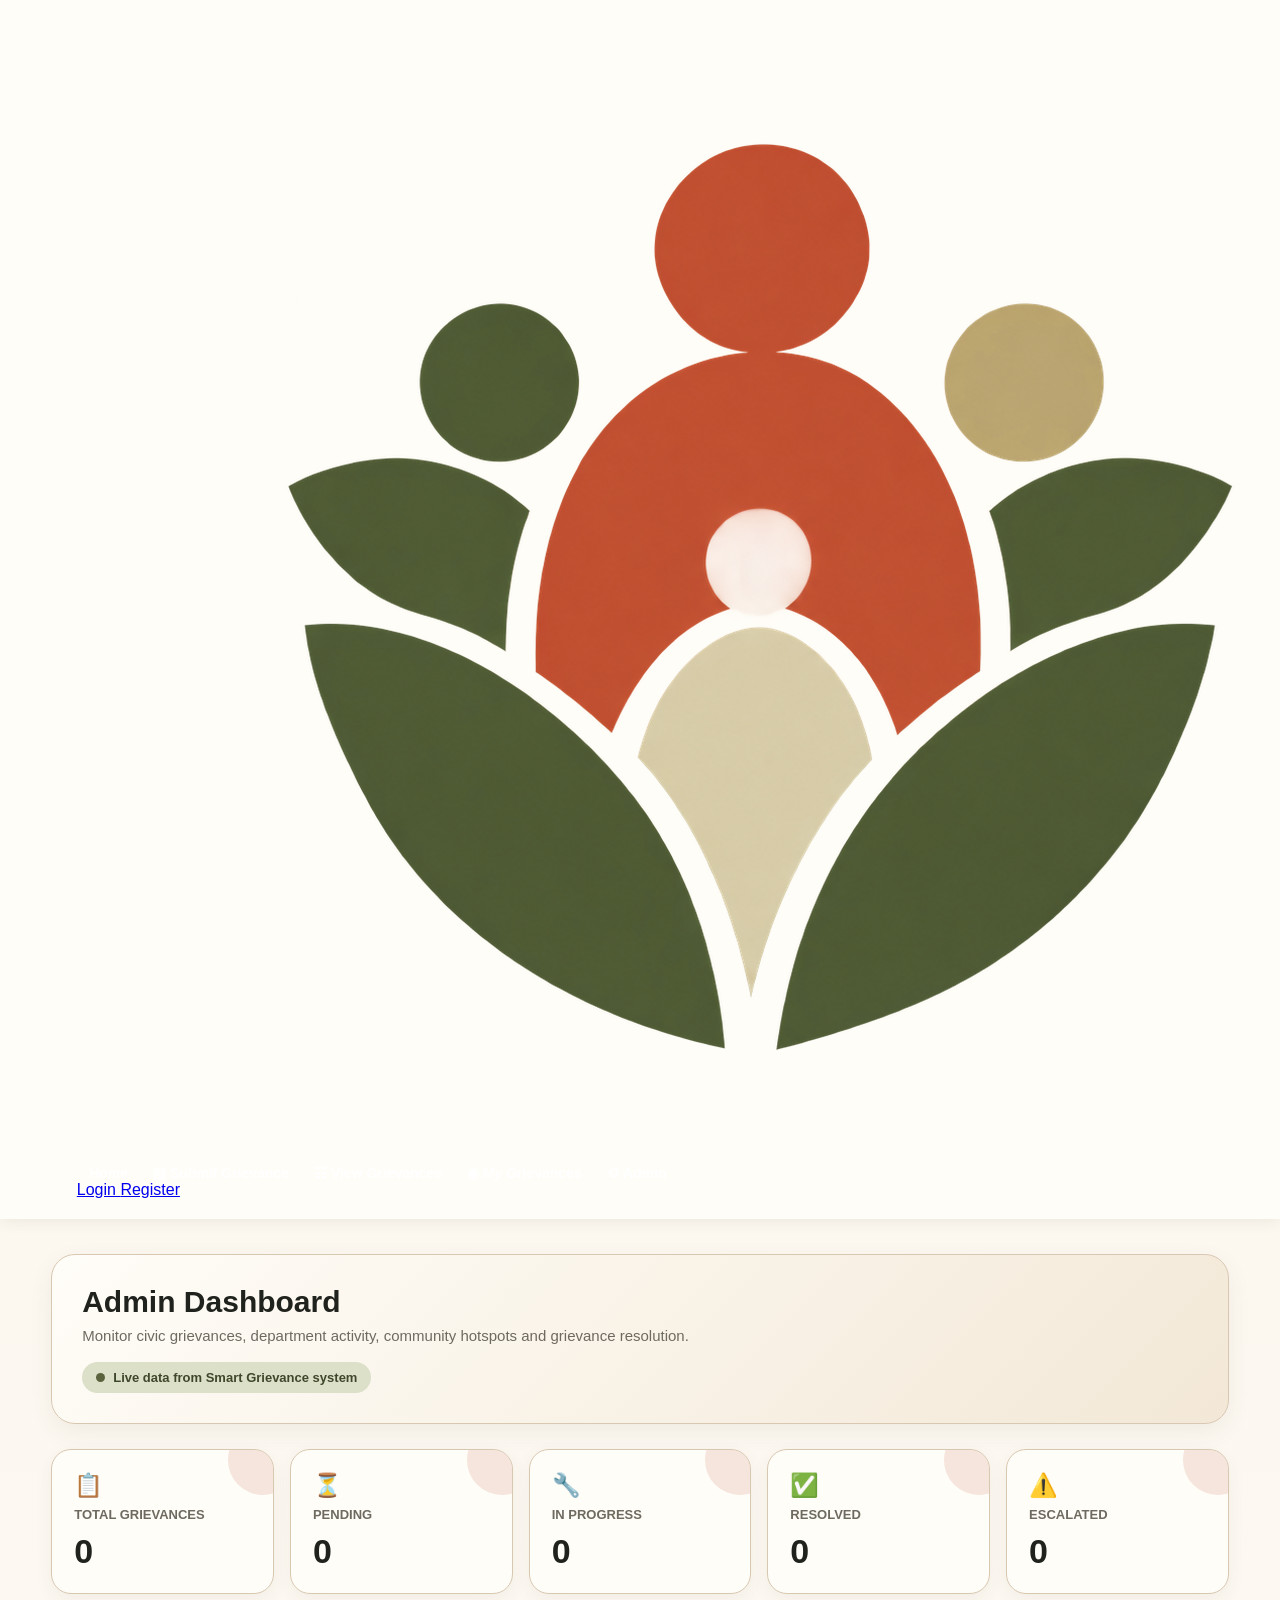
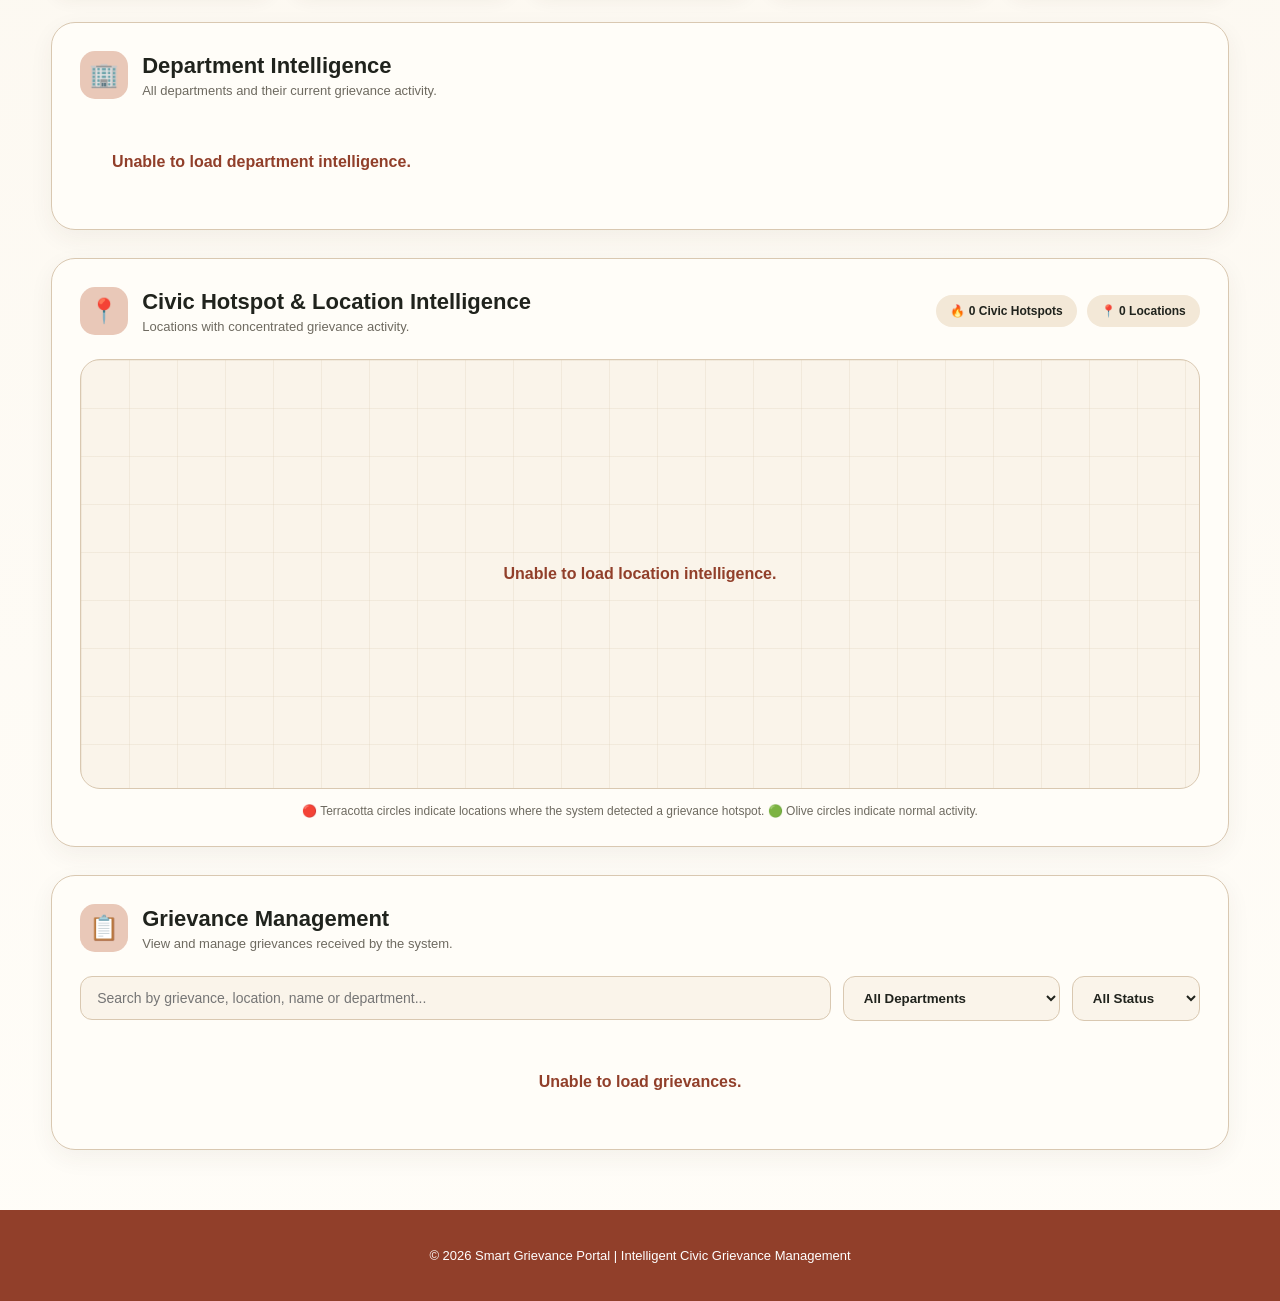
==== commit c570e373: "Update chatbot and login session integration" ====
--- a/src/main/resources/static/admin.html
+++ b/src/main/resources/static/admin.html
@@ -730,56 +730,86 @@
 <body>
 
 
-    <!-- =========================================================
-     HEADER
-     ========================================================= -->
-
-    <header>
-
-        <div class="brand">
-
-            <div class="brand-icon">
-                <img src="logo-symbol.png" alt="Smart Grievance Logo">
-            </div>
-
-            <div class="brand-text">
-
-                <div class="brand-title">
-                    Smart Grievance
-                </div>
-
-                <div class="brand-tagline">
-                    Your Voice. A Better Tomorrow.
-                </div>
+   <!-- =========================================================
+         NAVIGATION
+         ========================================================= -->
+
+    <header class="navbar">
+
+        <div class="nav-container">
+
+            <a href="index.html" class="brand">
+
+                <img
+                    src="logo-symbol.png"
+                    alt="Smart Grievance Logo"
+                    class="logo-symbol"
+                >
+
+                <div class="brand-text">
+
+                    <h1>
+                        Smart <span>Grievance</span>
+                    </h1>
+
+                    <p>
+                        A CLEANER, GREENER BENGALURU
+                    </p>
+
+                </div>
+
+            </a>
+
+
+            <nav class="nav-links">
+
+                <a href="index.html">
+                    <span class="nav-icon">⌂</span>
+                    Home
+                </a>
+
+                <a href="submit.html" class="active">
+                    <span class="nav-icon">▤</span>
+                    Submit Grievance
+                </a>
+
+                <a href="view-grievances.html">
+                    <span class="nav-icon">☷</span>
+                    View Grievances
+                </a>
+
+                <a href="my-grievances.html">
+                    <span class="nav-icon">◉</span>
+                    My Grievances
+                </a>
+
+                <a href="admin.html">
+                    <span class="nav-icon">⚙</span>
+                    Admin
+                </a>
+
+            </nav>
+
+
+            <div class="auth-links">
+
+                <a
+                    href="login.html"
+                    class="login-link"
+                >
+                    Login
+                </a>
+
+                <a
+                    href="register.html"
+                    class="register-link"
+                >
+                    Register
+                </a>
 
             </div>
 
         </div>
-
-
-        <nav>
-
-            <a href="index.html">
-                ⌂ Home
-            </a>
-
-            <a href="submit.html">
-                ▤ Submit Grievance
-            </a>
-
-            <a href="grievances.html">
-                ☷ View Grievances
-            </a>
-
-            <a href="my-grievances.html">
-                ◉ My Grievances
-            </a>
-
-            <a href="admin.html" class="active">
-                ⚙ Admin
-            </a>
-
-        </nav>
 
     </header>
 
